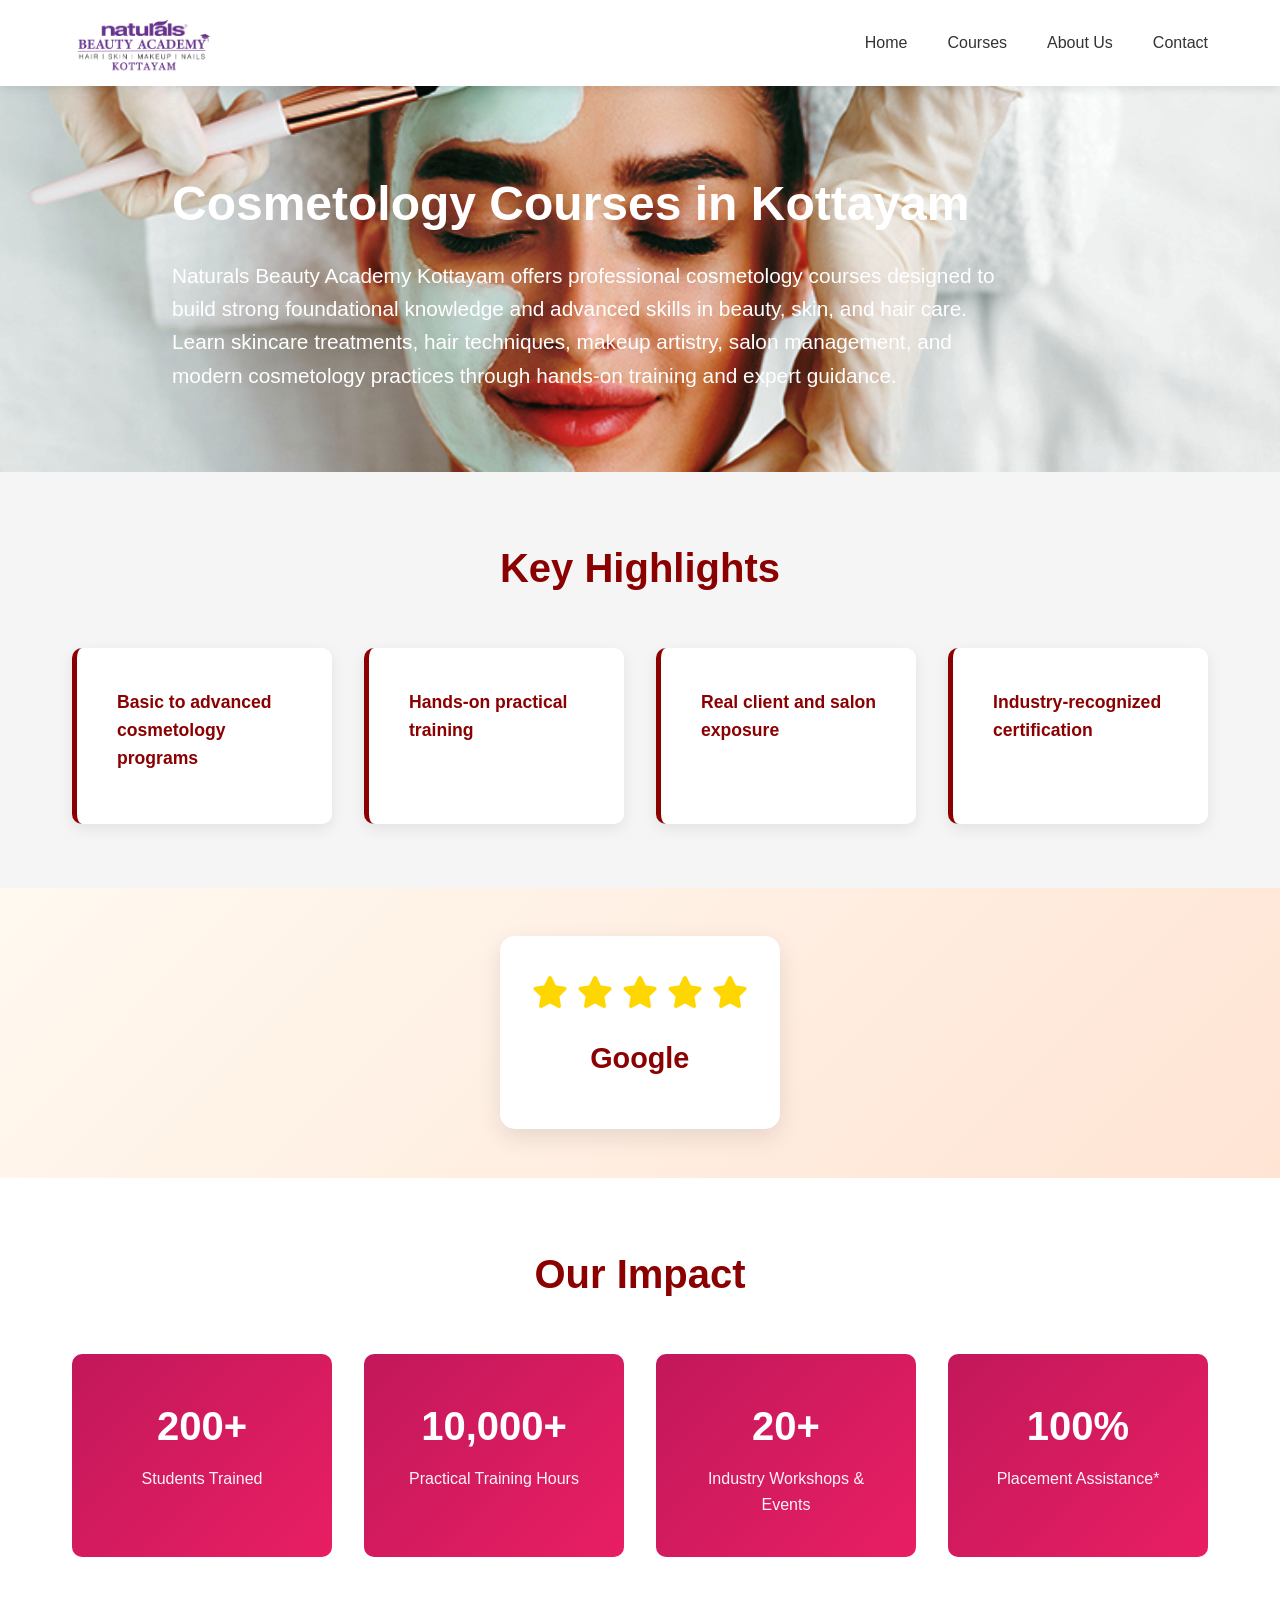
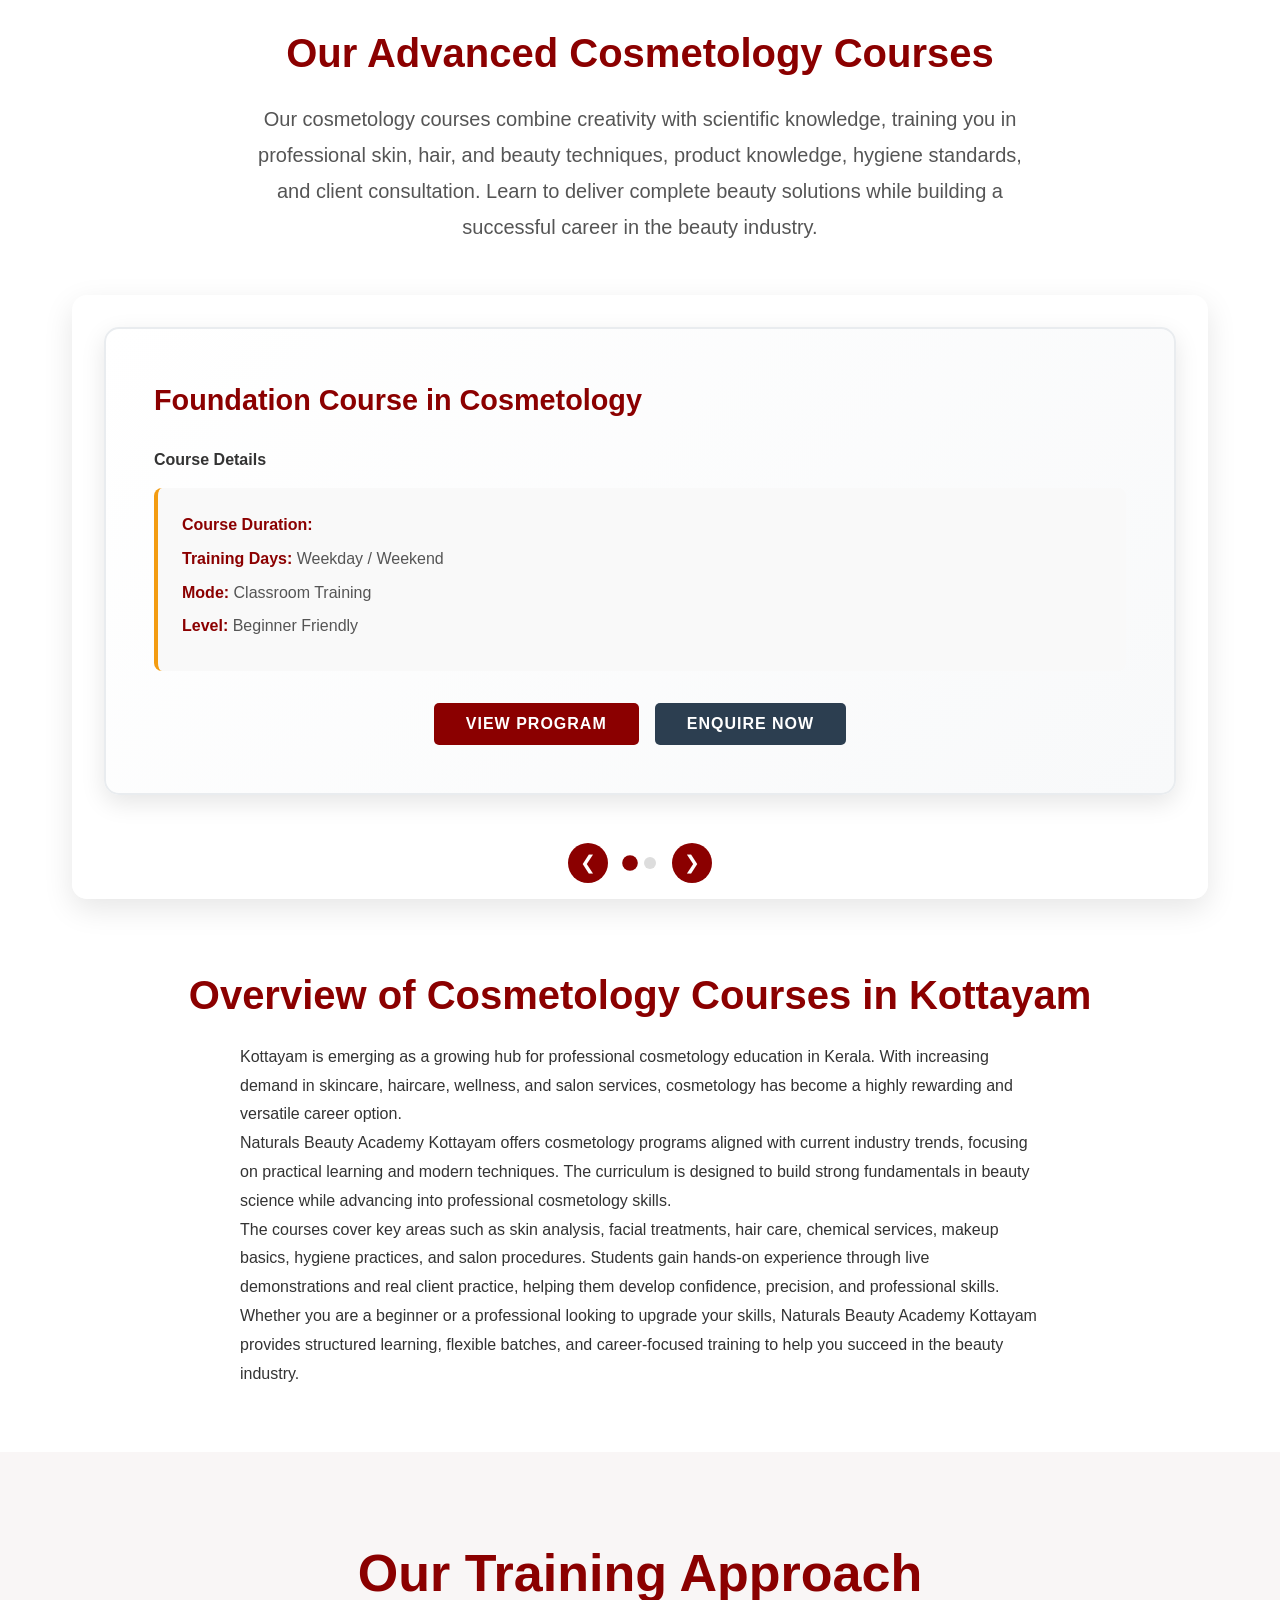
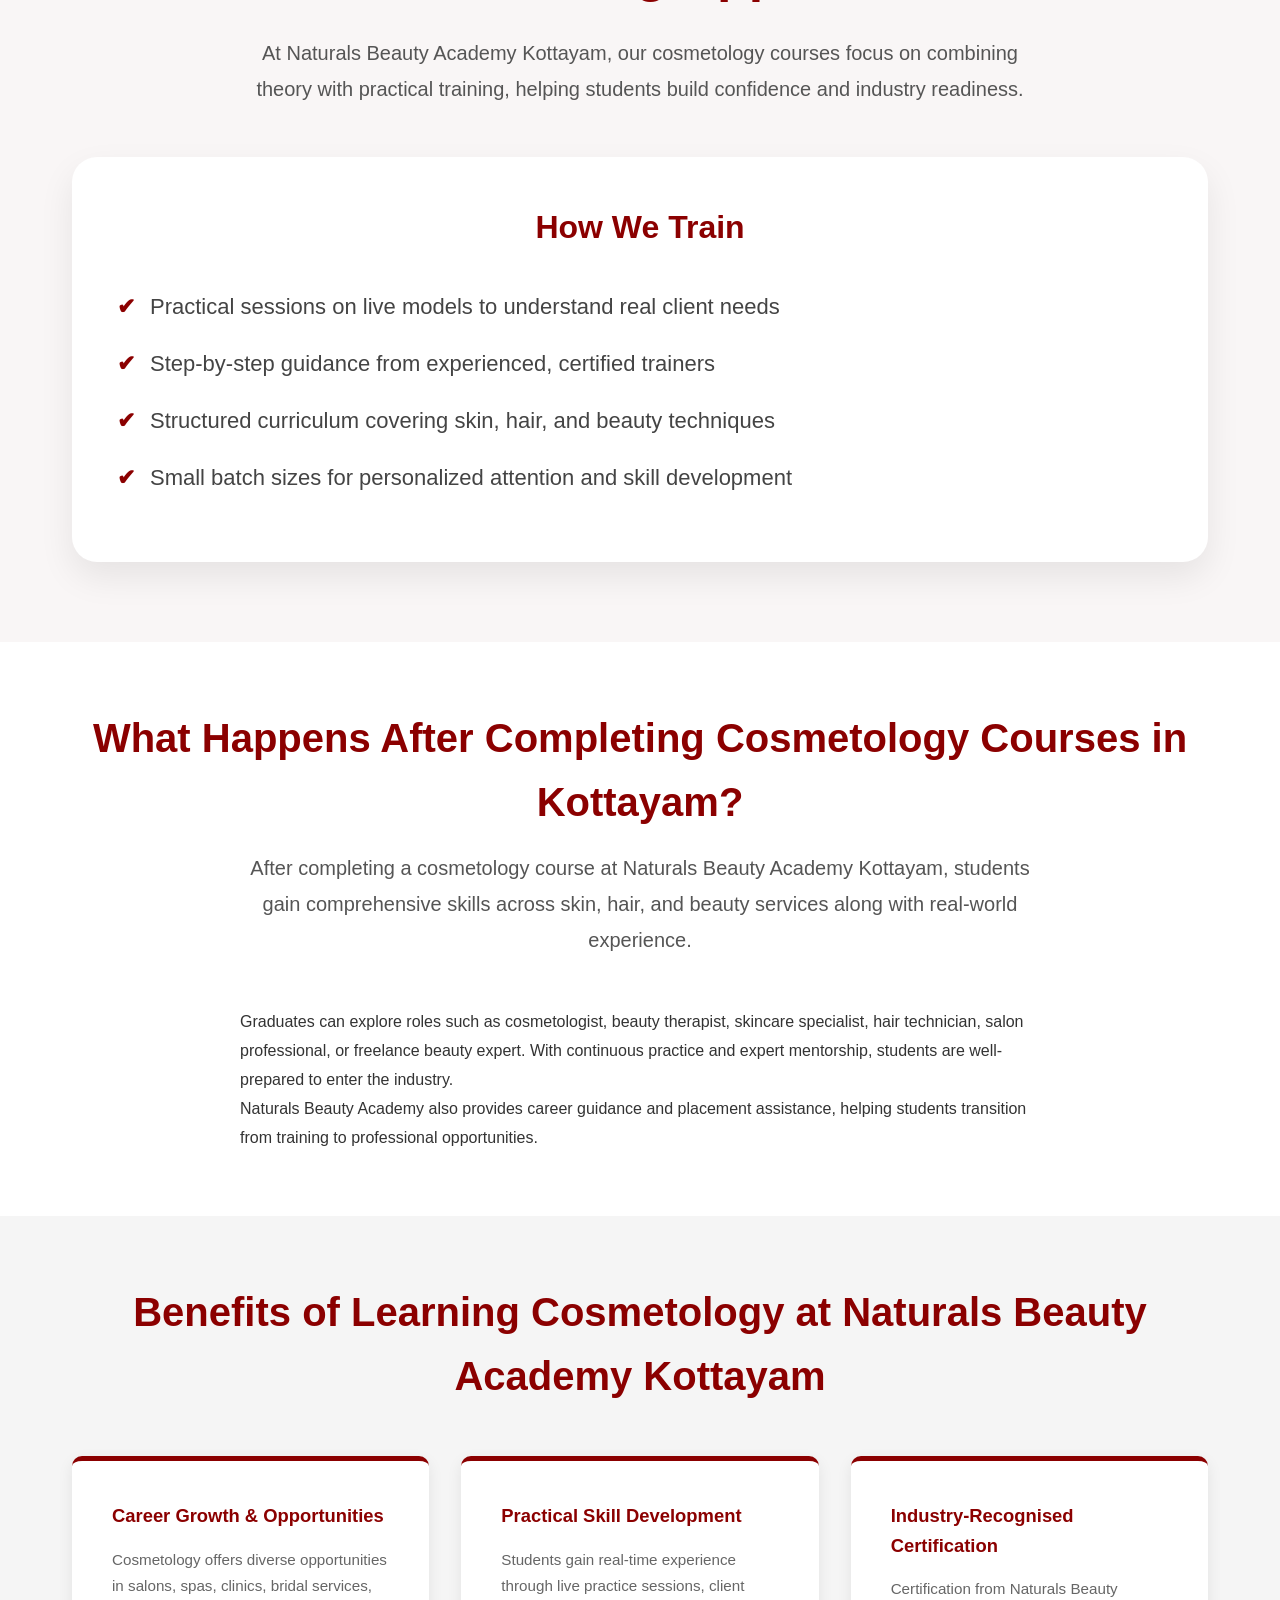
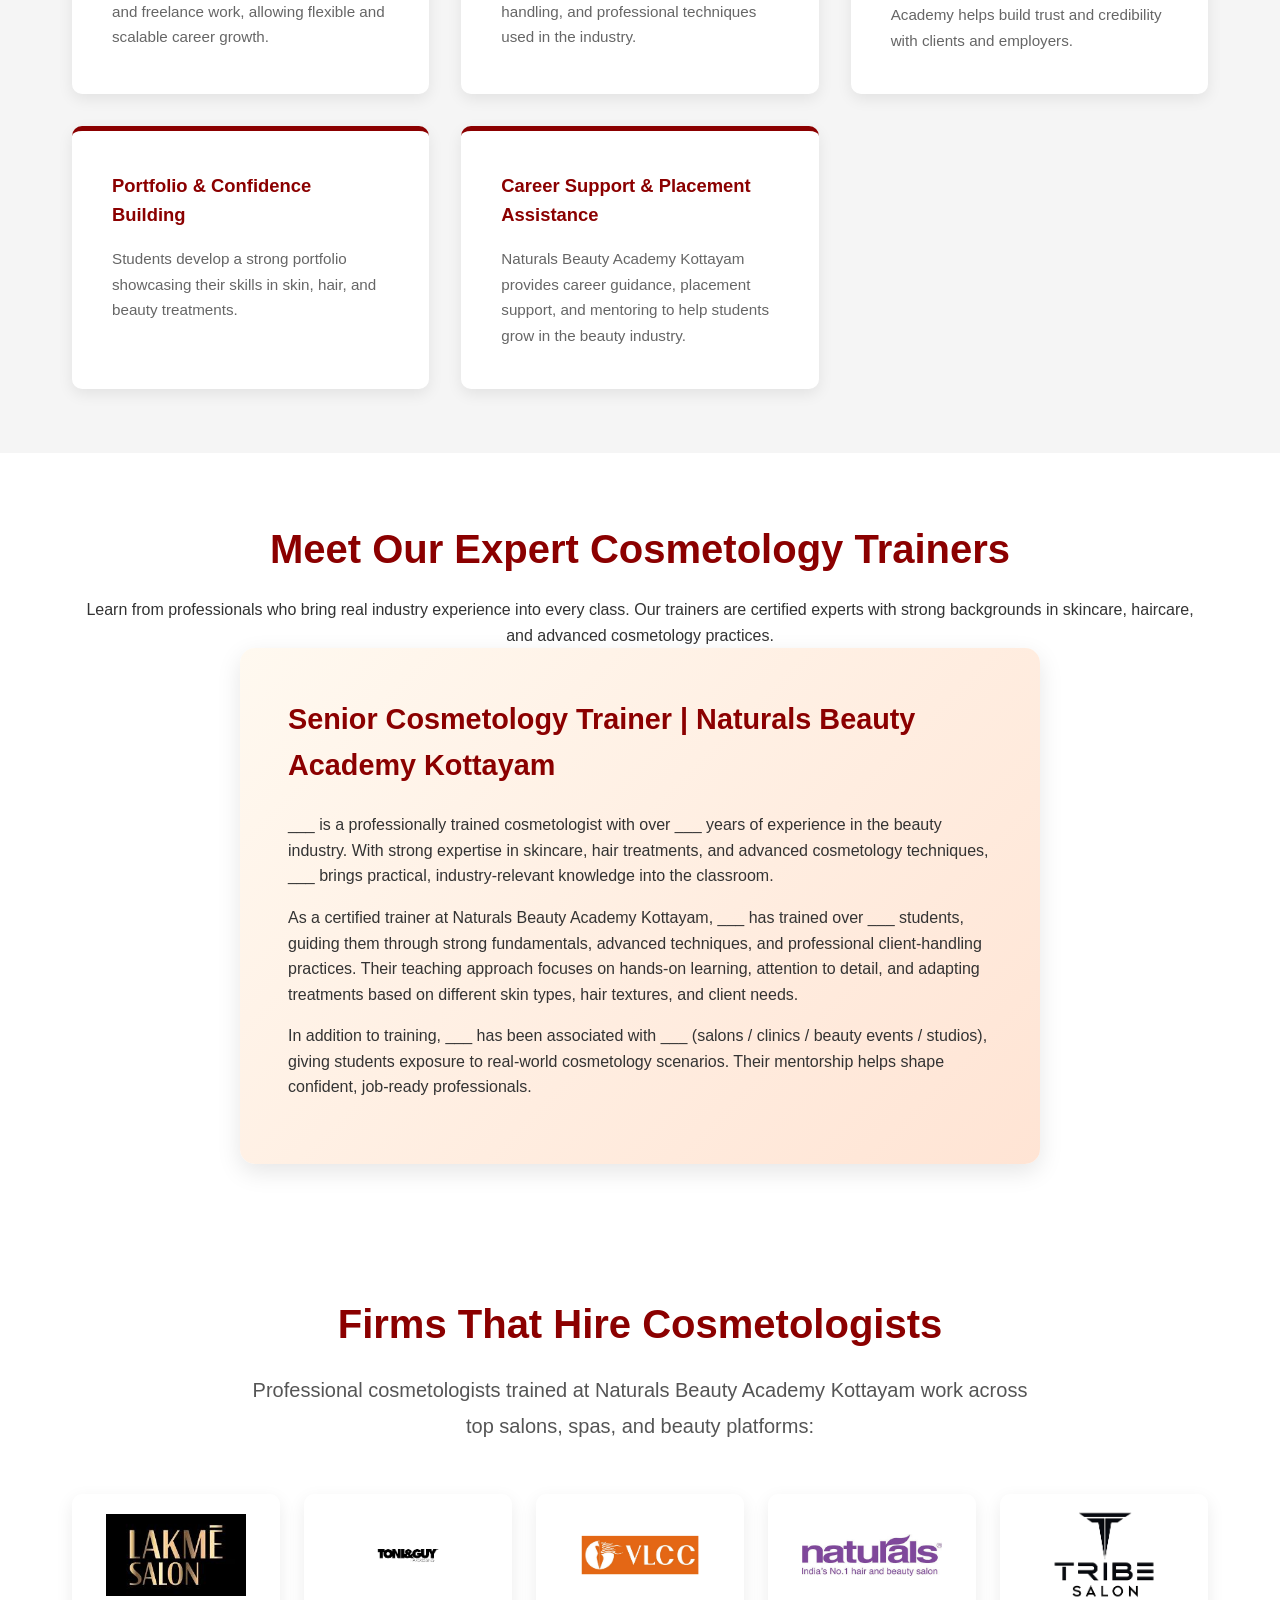
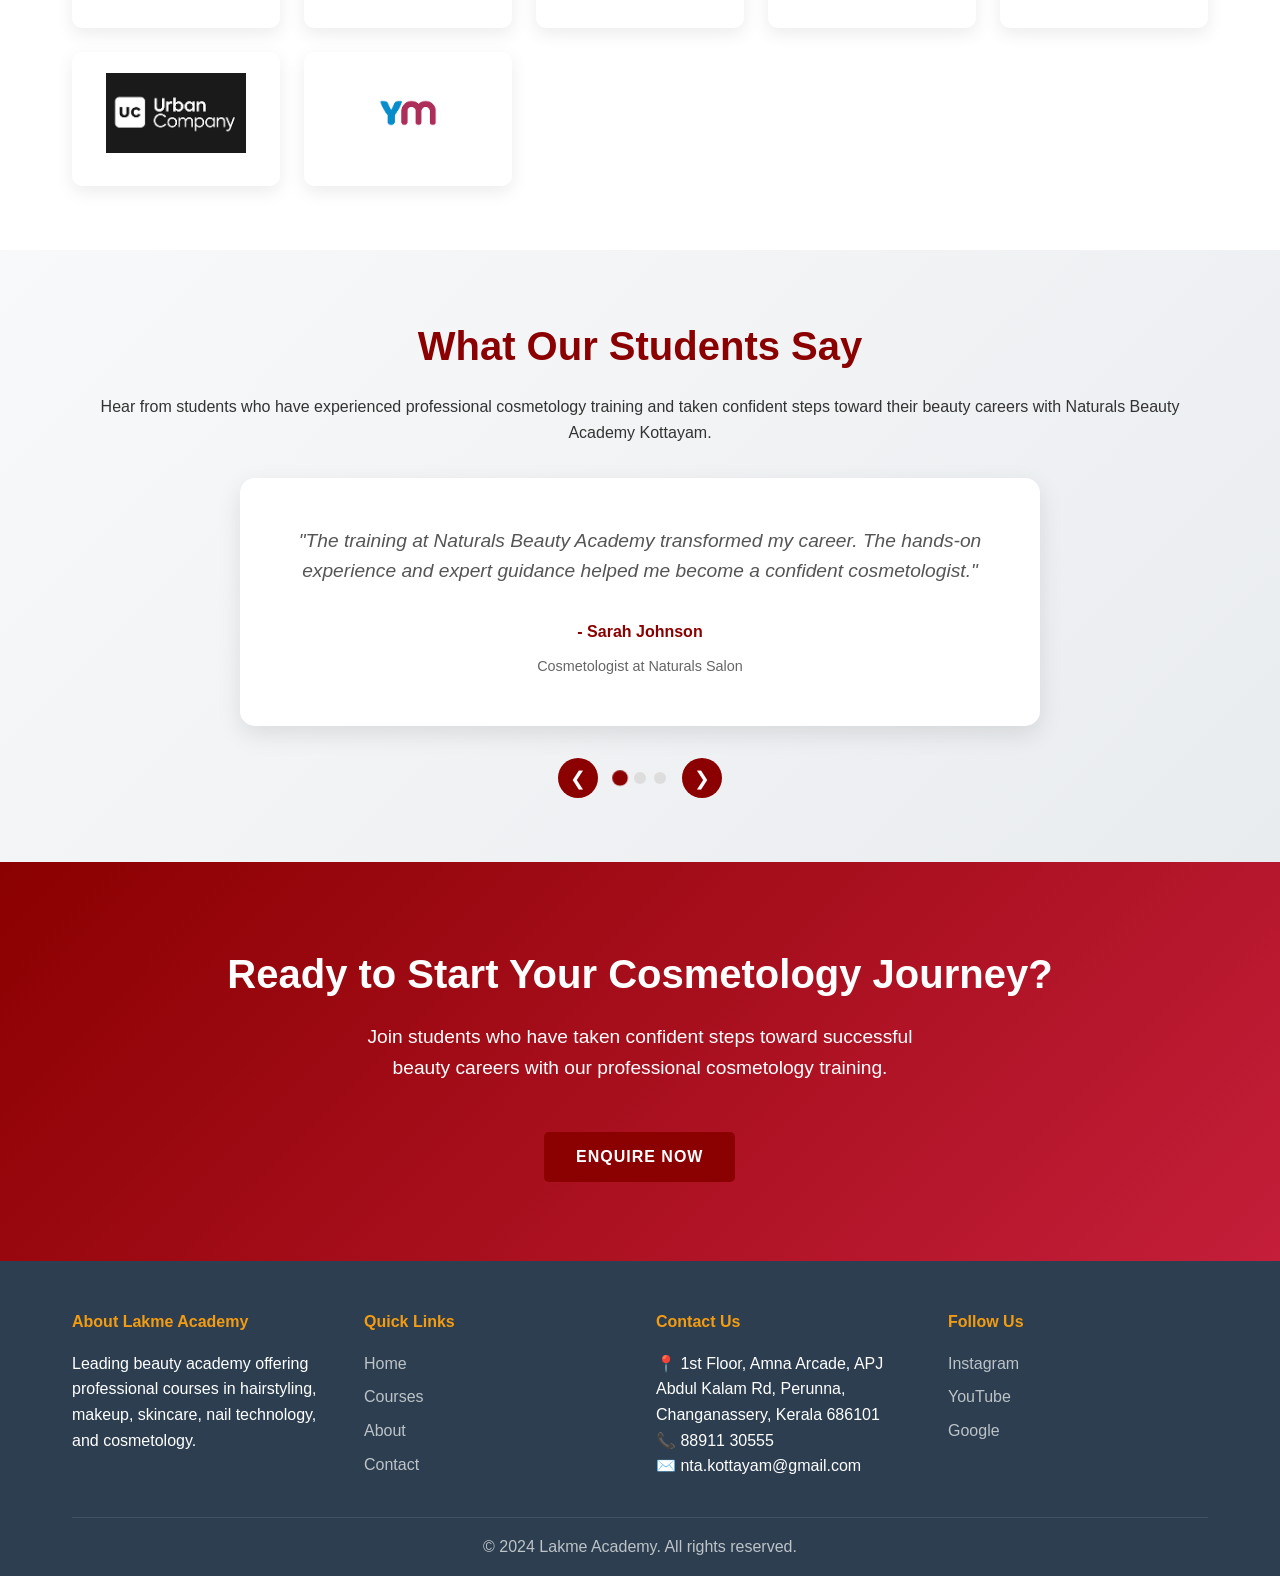
==== pages/cosmetology.html @ d72fb1b5 "Initial commit" ====
<!DOCTYPE html>
<html lang="en">
<head>
    <meta charset="UTF-8">
    <meta name="viewport" content="width=device-width, initial-scale=1.0">
    <meta name="description" content="Naturals Beauty Academy Cosmetology Courses in Kottayam - professional cosmetology training in skin, hair, makeup, and salon services.">
    <title>Cosmetology Courses in Kottayam - Naturals Beauty Academy Kottayam</title>
    <link rel="stylesheet" href="../css/style.css">
    <link rel="stylesheet" href="../css/responsive.css">
    <link rel="stylesheet" href="https://cdnjs.cloudflare.com/ajax/libs/font-awesome/6.0.0/css/all.min.css">
    <style>
        /* Additional styles for enhanced animations and sliders */
        .animate-slide-down {
            opacity: 0;
            transform: translateY(-50px);
            animation: slideDown 1s ease-out forwards;
        }

        .animate-slide-up {
            opacity: 0;
            transform: translateY(50px);
            animation: slideUp 1s ease-out forwards;
        }

        .animate-slide-left {
            opacity: 0;
            transform: translateX(-50px);
            animation: slideLeft 1s ease-out forwards;
        }

        .animate-slide-right {
            opacity: 0;
            transform: translateX(50px);
            animation: slideRight 1s ease-out forwards;
        }

        .animate-fade-in {
            opacity: 0;
            animation: fadeIn 1.2s ease-out forwards;
        }

        .animate-scale-in {
            opacity: 0;
            transform: scale(0.8);
            animation: scaleIn 0.8s ease-out forwards;
        }

        .animate-bounce {
            opacity: 0;
            animation: bounceIn 1s ease-out forwards;
        }

        @keyframes slideDown {
            to { opacity: 1; transform: translateY(0); }
        }

        @keyframes slideUp {
            to { opacity: 1; transform: translateY(0); }
        }

        @keyframes slideLeft {
            to { opacity: 1; transform: translateX(0); }
        }

        @keyframes slideRight {
            to { opacity: 1; transform: translateX(0); }
        }

        @keyframes fadeIn {
            to { opacity: 1; }
        }

        @keyframes scaleIn {
            to { opacity: 1; transform: scale(1); }
        }

        @keyframes bounceIn {
            0% { opacity: 0; transform: scale(0.3); }
            50% { opacity: 1; transform: scale(1.05); }
            70% { transform: scale(0.9); }
            100% { opacity: 1; transform: scale(1); }
        }

        /* Slider styles */
        .courses-slider {
            position: relative;
            overflow: hidden;
            border-radius: 15px;
            box-shadow: 0 10px 30px rgba(0, 0, 0, 0.1);
        }

        .slider-container {
            display: flex;
            transition: transform 0.5s ease;
        }

        .course-slide {
            min-width: 100%;
            display: none;
        }

        .course-slide.active {
            display: block;
        }

        .course-card-large {
            background: linear-gradient(135deg, #fff 0%, #f8f9fa 100%);
            padding: 3rem;
            border-radius: 15px;
            margin: 2rem;
            box-shadow: 0 8px 25px rgba(0, 0, 0, 0.1);
            border: 2px solid #e9ecef;
        }

        .course-header-card h3 {
            color: var(--primary-color);
            margin-bottom: 1.5rem;
            font-size: 1.8rem;
        }

        .course-details p {
            margin-bottom: 0.5rem;
            color: #555;
            font-size: 1rem;
        }

        .course-actions {
            display: flex;
            gap: 1rem;
            margin-top: 2rem;
            justify-content: center;
        }

        .slider-controls {
            display: flex;
            justify-content: center;
            align-items: center;
            padding: 1rem;
            background: rgba(255, 255, 255, 0.9);
            gap: 1rem;
        }

        .slider-btn {
            background: var(--primary-color);
            color: white;
            border: none;
            width: 40px;
            height: 40px;
            border-radius: 50%;
            cursor: pointer;
            font-size: 1.2rem;
            transition: all 0.3s ease;
            display: flex;
            align-items: center;
            justify-content: center;
        }

        .slider-btn:hover {
            background: #680000;
            transform: scale(1.1);
        }

        .slider-dots {
            display: flex;
            gap: 0.5rem;
        }

        .dot {
            width: 12px;
            height: 12px;
            border-radius: 50%;
            background: #ddd;
            cursor: pointer;
            transition: all 0.3s ease;
        }

        .dot.active {
            background: var(--primary-color);
            transform: scale(1.3);
        }

        /* Rating section */
        .rating-section {
            padding: 3rem 2rem;
            background: linear-gradient(135deg, #fff9f0 0%, #ffe4d4 100%);
            text-align: center;
        }

        .rating-card {
            background: white;
            padding: 2rem;
            border-radius: 15px;
            box-shadow: 0 8px 25px rgba(0, 0, 0, 0.1);
            display: inline-block;
            max-width: 300px;
        }

        .authority-card {
            background: #fff5eb;
            border: 1px solid #ffd1b8;
            border-radius: 12px;
            padding: 1rem 1.5rem;
            display: inline-flex;
            justify-content: center;
            width: fit-content;
            margin: 1.5rem auto;
        }

        .stars {
            color: #ffd700;
            font-size: 2rem;
            margin-bottom: 1rem;
        }

        /* Overview section */
        .overview-section {
            padding: 4rem 2rem;
            background: white;
        }

        .overview-content {
            max-width: 800px;
            margin: 0 auto;
            line-height: 1.8;
        }

        .overview-content h3 {
            color: var(--primary-color);
            margin: 2rem 0 1rem 0;
            text-align: left;
        }

        .training-list {
            list-style: none;
            padding: 0;
        }

        .training-list li {
            padding: 0.5rem 0;
            position: relative;
            padding-left: 1.5rem;
        }

        .training-list li:before {
            content: '�';
            color: var(--primary-color);
            font-weight: bold;
            position: absolute;
            left: 0;
        }

        /* Testimonials slider */
        .testimonials-section {
            padding: 4rem 2rem;
            background: linear-gradient(135deg, #f8f9fa 0%, #e9ecef 100%);
        }

        .testimonials-slider {
            position: relative;
            max-width: 800px;
            margin: 0 auto;
        }

        .testimonial-slide {
            display: none;
        }

        .testimonial-slide.active {
            display: block;
        }

        .testimonial-card {
            background: white;
            padding: 3rem;
            border-radius: 15px;
            box-shadow: 0 8px 25px rgba(0, 0, 0, 0.1);
            text-align: center;
            margin: 2rem 0;
        }

        .testimonial-content p {
            font-size: 1.2rem;
            font-style: italic;
            color: #555;
            margin-bottom: 2rem;
            line-height: 1.6;
        }

        .testimonial-author h4 {
            color: var(--primary-color);
            margin-bottom: 0.5rem;
        }

        .testimonial-author span {
            color: #666;
            font-size: 0.9rem;
        }

        .testimonial-controls {
            display: flex;
            justify-content: center;
            align-items: center;
            gap: 1rem;
            margin-top: 2rem;
        }

        .testimonial-btn {
            background: var(--primary-color);
            color: white;
            border: none;
            width: 40px;
            height: 40px;
            border-radius: 50%;
            cursor: pointer;
            font-size: 1.2rem;
            transition: all 0.3s ease;
            display: flex;
            align-items: center;
            justify-content: center;
        }

        .testimonial-btn:hover {
            background: #680000;
            transform: scale(1.1);
        }

        .testimonial-dots {
            display: flex;
            gap: 0.5rem;
        }

        /* Trainer section */
        .trainer-section {
            padding: 4rem 2rem;
            background: white;
        }

        .trainer-card {
            background: linear-gradient(135deg, #fff9f0 0%, #ffe4d4 100%);
            padding: 3rem;
            border-radius: 15px;
            box-shadow: 0 8px 25px rgba(0, 0, 0, 0.1);
            max-width: 800px;
            margin: 0 auto;
        }

        .trainer-info h3 {
            color: var(--primary-color);
            margin-bottom: 1.5rem;
        }

        .trainer-info p {
            margin-bottom: 1rem;
            line-height: 1.6;
        }

        .trainer-focus {
            list-style: none;
            padding: 0;
        }

        .trainer-focus li {
            padding: 0.5rem 0;
            padding-left: 1.5rem;
            position: relative;
        }

        .trainer-focus li:before {
            content: '?';
            color: var(--primary-color);
            font-weight: bold;
            position: absolute;
            left: 0;
        }

        /* Animation delays */
        .animate-slide-left:nth-child(1) { animation-delay: 0.1s; }
        .animate-slide-right:nth-child(2) { animation-delay: 0.2s; }
        .animate-slide-left:nth-child(3) { animation-delay: 0.3s; }
        .animate-slide-right:nth-child(4) { animation-delay: 0.4s; }

        .animate-scale-in:nth-child(1) { animation-delay: 0.1s; }
        .animate-scale-in:nth-child(2) { animation-delay: 0.2s; }
        .animate-scale-in:nth-child(3) { animation-delay: 0.3s; }
        .animate-scale-in:nth-child(4) { animation-delay: 0.4s; }
    </style>
</head>
<body>
    <!-- Navigation Header -->
    <header class="header" id="header">
        <nav class="navbar">
            <div class="nav-container">
                <div class="logo">
                    <img src="../images/NATURALS BEAUTY KOTTAYM.png" alt="Naturals Beauty Academy Kottayam Logo" class="logo-image">
                </div>

                <button class="hamburger" id="hamburger">
                    <span></span>
                    <span></span>
                    <span></span>
                </button>

                <ul class="nav-menu" id="navMenu">
                    <li><a href="../index.html" class="nav-link">Home</a></li>
                    <li><a href="../index.html#courses" class="nav-link">Courses</a></li>
                    <li><a href="../index.html#about" class="nav-link">About Us</a></li>
                    <li><a href="../index.html#contact" class="nav-link">Contact</a></li>
                </ul>
            </div>
        </nav>
    </header>

    <!-- Course Header -->
    <section class="course-header cosmetology-bg">
        <div class="container">
            <h1 class="animate-slide-down">Cosmetology Courses in Kottayam</h1>
            <p class="animate-slide-up">Naturals Beauty Academy Kottayam offers professional cosmetology courses designed to build strong foundational knowledge and advanced skills in beauty, skin, and hair care. Learn skincare treatments, hair techniques, makeup artistry, salon management, and modern cosmetology practices through hands-on training and expert guidance.</p>
        </div>
    </section>

    <!-- Key Highlights -->
    <section class="highlights">
        <div class="container">
            <h2 class="animate-fade-in">Key Highlights</h2>
            <div class="highlights-grid">
                <div class="highlight-item animate-slide-left"><h4>Basic to advanced cosmetology programs</h4></div>
                <div class="highlight-item animate-slide-right"><h4>Hands-on practical training</h4></div>
                <div class="highlight-item animate-slide-left"><h4>Real client and salon exposure</h4></div>
                <div class="highlight-item animate-slide-right"><h4>Industry-recognized certification</h4></div>
            </div>
        </div>
    </section>

    <!-- Accreditation Section -->
    <section class="rating-section">
        <div class="container">
            <div class="rating-card animate-bounce">
                <div class="stars">
                    <i class="fas fa-star"></i>
                    <i class="fas fa-star"></i>
                    <i class="fas fa-star"></i>
                    <i class="fas fa-star"></i>
                    <i class="fas fa-star"></i>
                </div>
                <h3>Google</h3>
            </div>
        </div>
    </section>

    <!-- Our Impact -->
    <section class="impact-section">
        <div class="container">
            <h2 class="animate-fade-in">Our Impact</h2>
            <div class="impact-stats">
                <div class="impact-stat animate-scale-in"><h3>200+</h3><p>Students Trained</p></div>
                <div class="impact-stat animate-scale-in"><h3>10,000+</h3><p>Practical Training Hours</p></div>
                <div class="impact-stat animate-scale-in"><h3>20+</h3><p>Industry Workshops & Events</p></div>
                <div class="impact-stat animate-scale-in"><h3>100%</h3><p>Placement Assistance*</p></div>
            </div>
        </div>
    </section>

    <!-- Course Programs Slider -->
    <section class="courses-slider-section">
        <div class="container">
            <h2 style="text-align: center;">Our Advanced Cosmetology Courses</h2>
            <p class="section-intro">Our cosmetology courses combine creativity with scientific knowledge, training you in professional skin, hair, and beauty techniques, product knowledge, hygiene standards, and client consultation. Learn to deliver complete beauty solutions while building a successful career in the beauty industry.</p>

            <div class="courses-slider">
                <div class="slider-container">
                    <div class="course-slide active">
                        <div class="course-card-large">
                            <div class="course-header-card">
                                <h3>Foundation Course in Cosmetology</h3>
                                <h4>Course Details</h4>
                                <div class="course-details">
                                    <p><strong>Course Duration:</strong></p>
                                    <p><strong>Training Days:</strong> Weekday / Weekend</p>
                                    <p><strong>Mode:</strong> Classroom Training</p>
                                    <p><strong>Level:</strong> Beginner Friendly</p>
                                </div>
                            </div>
                            <div class="course-actions">
                                <button class="btn btn-primary">View Program</button>
                                <button class="btn btn-secondary">Enquire Now</button>
                            </div>
                        </div>
                    </div>

                    <div class="course-slide">
                        <div class="course-card-large">
                            <div class="course-header-card">
                                <h3>Advanced Cosmetology Course</h3>
                                <h4>Course Details</h4>
                                <div class="course-details">
                                    <p><strong>Course Name</strong></p>
                                    <p><strong>Advanced Cosmetology Course</strong></p>
                                    <p><strong>Course Duration:</strong> 6�12 Months</p>
                                    <p><strong>Training Days:</strong> Weekday / Weekend</p>
                                    <p><strong>Mode:</strong> Classroom Training</p>
                                    <p><strong>Level:</strong> Intermediate to Advanced</p>
                                </div>
                            </div>
                            <div class="course-actions">
                                <button class="btn btn-primary">View Program</button>
                                <button class="btn btn-secondary">Enquire Now</button>
                            </div>
                        </div>
                    </div>
                </div>

                <div class="slider-controls">
                    <button class="slider-btn prev" onclick="prevSlide()">&#10094;</button>
                    <div class="slider-dots">
                        <span class="dot active" onclick="goToSlide(0)"></span>
                        <span class="dot" onclick="goToSlide(1)"></span>
                    </div>
                    <button class="slider-btn next" onclick="nextSlide()">&#10095;</button>
                </div>
            </div>
        </div>
    </section>

    <!-- Overview Section -->
    <section class="overview-section">
        <div class="container">
            <h2 class="animate-fade-in" style="text-align: center;">Overview of Cosmetology Courses in Kottayam</h2>
            <div class="overview-content animate-slide-up">
                <p>Kottayam is emerging as a growing hub for professional cosmetology education in Kerala. With increasing demand in skincare, haircare, wellness, and salon services, cosmetology has become a highly rewarding and versatile career option.</p>
                <p>Naturals Beauty Academy Kottayam offers cosmetology programs aligned with current industry trends, focusing on practical learning and modern techniques. The curriculum is designed to build strong fundamentals in beauty science while advancing into professional cosmetology skills.</p>
                <p>The courses cover key areas such as skin analysis, facial treatments, hair care, chemical services, makeup basics, hygiene practices, and salon procedures. Students gain hands-on experience through live demonstrations and real client practice, helping them develop confidence, precision, and professional skills.</p>
                <p>Whether you are a beginner or a professional looking to upgrade your skills, Naturals Beauty Academy Kottayam provides structured learning, flexible batches, and career-focused training to help you succeed in the beauty industry.</p>
            </div>
        </div>
    </section>

    <!-- Training Approach -->
    <section class="training-approach">
        <div class="container">
            <h2>Our Training Approach</h2>
            <p class="section-intro">At Naturals Beauty Academy Kottayam, our cosmetology courses focus on combining theory with practical training, helping students build confidence and industry readiness.</p>
            <div class="approach-card">
                <h4>How We Train</h4>
                <ul>
                    <li>Practical sessions on live models to understand real client needs</li>
                    <li>Step-by-step guidance from experienced, certified trainers</li>
                    <li>Structured curriculum covering skin, hair, and beauty techniques</li>
                    <li>Small batch sizes for personalized attention and skill development</li>
                </ul>
            </div>
        </div>
    </section>

    <!-- Career Opportunities -->
    <section class="career-section">
        <div class="container">
            <h2 class="animate-fade-in">What Happens After Completing Cosmetology Courses in Kottayam?</h2>
            <p class="section-intro animate-slide-up">After completing a cosmetology course at Naturals Beauty Academy Kottayam, students gain comprehensive skills across skin, hair, and beauty services along with real-world experience.</p>
            <div class="overview-content animate-slide-up">
                <p>Graduates can explore roles such as cosmetologist, beauty therapist, skincare specialist, hair technician, salon professional, or freelance beauty expert. With continuous practice and expert mentorship, students are well-prepared to enter the industry.</p>
                <p>Naturals Beauty Academy also provides career guidance and placement assistance, helping students transition from training to professional opportunities.</p>
            </div>
        </div>
    </section>

    <!-- Benefits Section -->
    <section class="benefits-section">
        <div class="container">
            <h2 class="animate-fade-in">Benefits of Learning Cosmetology at Naturals Beauty Academy Kottayam</h2>
            <div class="benefits-grid">
                <div class="benefit-card animate-slide-left"><h3>Career Growth &amp; Opportunities</h3><p>Cosmetology offers diverse opportunities in salons, spas, clinics, bridal services, and freelance work, allowing flexible and scalable career growth.</p></div>
                <div class="benefit-card animate-slide-right"><h3>Practical Skill Development</h3><p>Students gain real-time experience through live practice sessions, client handling, and professional techniques used in the industry.</p></div>
                <div class="benefit-card animate-slide-left"><h3>Industry-Recognised Certification</h3><p>Certification from Naturals Beauty Academy helps build trust and credibility with clients and employers.</p></div>
                <div class="benefit-card animate-slide-right"><h3>Portfolio &amp; Confidence Building</h3><p>Students develop a strong portfolio showcasing their skills in skin, hair, and beauty treatments.</p></div>
                <div class="benefit-card animate-slide-left"><h3>Career Support &amp; Placement Assistance</h3><p>Naturals Beauty Academy Kottayam provides career guidance, placement support, and mentoring to help students grow in the beauty industry.</p></div>
            </div>
        </div>
    </section>

    <!-- Trainer Section -->
    <section class="trainer-section">
        <div class="container">
            <h2 class="animate-fade-in" style="text-align: center;">Meet Our Expert Cosmetology Trainers</h2>
            <p class="animate-slide-up" style="text-align: center;">Learn from professionals who bring real industry experience into every class. Our trainers are certified experts with strong backgrounds in skincare, haircare, and advanced cosmetology practices.</p>

            <div class="trainer-card animate-bounce">
                <div class="trainer-info">
                    <h3>Senior Cosmetology Trainer | Naturals Beauty Academy Kottayam</h3>
                    <p>___ is a professionally trained cosmetologist with over ___ years of experience in the beauty industry. With strong expertise in skincare, hair treatments, and advanced cosmetology techniques, ___ brings practical, industry-relevant knowledge into the classroom.</p>
                    <p>As a certified trainer at Naturals Beauty Academy Kottayam, ___ has trained over ___ students, guiding them through strong fundamentals, advanced techniques, and professional client-handling practices. Their teaching approach focuses on hands-on learning, attention to detail, and adapting treatments based on different skin types, hair textures, and client needs.</p>
                    <p>In addition to training, ___ has been associated with ___ (salons / clinics / beauty events / studios), giving students exposure to real-world cosmetology scenarios. Their mentorship helps shape confident, job-ready professionals.</p>
                </div>
            </div>
        </div>
    </section>

    <!-- Employers Section -->
    <section class="employers-section">
        <div class="container">
            <h2 class="animate-fade-in">Firms That Hire Cosmetologists</h2>
            <p class="section-intro animate-slide-up">Professional cosmetologists trained at Naturals Beauty Academy Kottayam work across top salons, spas, and beauty platforms:</p>
            <div class="employers-grid">
                <div class="employer animate-scale-in">
                    <img src="../images/lakme.jpeg" alt="Lakme Salon logo">
                </div>
                <div class="employer animate-scale-in">
                    <img src="../images/tony and Guy.png" alt="Toni & Guy logo">
                </div>
                <div class="employer animate-scale-in">
                    <img src="../images/vlcc.jpg" alt="VLCC logo">
                </div>
                <div class="employer animate-scale-in">
                    <img src="../images/naturals.jpeg" alt="Naturals logo">
                </div>
                <div class="employer animate-scale-in">
                    <img src="../images/tribe.png" alt="Tribe Salon logo">
                </div>
                <div class="employer animate-scale-in">
                    <img src="../images/urban company.png" alt="Urban Company logo">
                </div>
                <div class="employer animate-scale-in">
                    <img src="../images/ym.png" alt="Yes Madam logo">
                </div>
            </div>
        </div>
    </section>

    <!-- Testimonials Section -->
    <section class="testimonials-section">
        <div class="container">
            <h2 class="animate-fade-in" style="text-align: center;">What Our Students Say</h2>
            <p class="animate-slide-up" style="text-align: center;">Hear from students who have experienced professional cosmetology training and taken confident steps toward their beauty careers with Naturals Beauty Academy Kottayam.</p>

            <div class="testimonials-slider">
                <div class="testimonial-slide active">
                    <div class="testimonial-card animate-slide-up">
                        <div class="testimonial-content">
                            <p>"The training at Naturals Beauty Academy transformed my career. The hands-on experience and expert guidance helped me become a confident cosmetologist."</p>
                            <div class="testimonial-author">
                                <h4>- Sarah Johnson</h4>
                                <span>Cosmetologist at Naturals Salon</span>
                            </div>
                        </div>
                    </div>
                </div>
                <div class="testimonial-slide">
                    <div class="testimonial-card animate-slide-up">
                        <div class="testimonial-content">
                            <p>"Excellent training program with real-world exposure. The placement assistance helped me land my dream role immediately after completion."</p>
                            <div class="testimonial-author">
                                <h4>- Maria Rodriguez</h4>
                                <span>Beauty Therapist</span>
                            </div>
                        </div>
                    </div>
                </div>
                <div class="testimonial-slide">
                    <div class="testimonial-card animate-slide-up">
                        <div class="testimonial-content">
                            <p>"The comprehensive curriculum and experienced trainers made learning enjoyable. I now feel ready to build a successful beauty career."</p>
                            <div class="testimonial-author">
                                <h4>- Priya Sharma</h4>
                                <span>Beauty Specialist</span>
                            </div>
                        </div>
                    </div>
                </div>
            </div>

            <div class="testimonial-controls">
                <button class="testimonial-btn prev" onclick="prevTestimonial()">&#10094;</button>
                <div class="testimonial-dots">
                    <span class="dot active" onclick="goToTestimonial(0)"></span>
                    <span class="dot" onclick="goToTestimonial(1)"></span>
                    <span class="dot" onclick="goToTestimonial(2)"></span>
                </div>
                <button class="testimonial-btn next" onclick="nextTestimonial()">&#10095;</button>
            </div>
        </div>
    </section>

    <!-- CTA Section -->
    <section class="cta-section">
        <div class="container">
            <h2 class="animate-fade-in">Ready to Start Your Cosmetology Journey?</h2>
            <p class="animate-slide-up">Join students who have taken confident steps toward successful beauty careers with our professional cosmetology training.</p>
            <a href="../index.html#contact" class="btn btn-primary animate-bounce">Enquire Now</a>
        </div>
    </section>

    <!-- Footer -->
    <footer class="footer">
        <div class="container">
            <div class="footer-content">
                <div class="footer-section">
                    <h4>About Lakme Academy</h4>
                    <p>Leading beauty academy offering professional courses in hairstyling, makeup, skincare, nail technology, and cosmetology.</p>
                </div>
                <div class="footer-section">
                    <h4>Quick Links</h4>
                    <ul>
                        <li><a href="../index.html">Home</a></li>
                        <li><a href="../index.html#courses">Courses</a></li>
                        <li><a href="../index.html#about">About</a></li>
                        <li><a href="../index.html#contact">Contact</a></li>
                    </ul>
                </div>
                <div class="footer-section">
                    <h4>Contact Us</h4>
                    <p>📍 1st Floor, Amna Arcade, APJ Abdul Kalam Rd, Perunna, Changanassery, Kerala 686101</p>
                    <p>📞 88911 30555</p>
                    <p>✉️ nta.kottayam@gmail.com</p>
                </div>
                <div class="footer-section">
                    <h4>Follow Us</h4>
                    <ul>
                        <li><a href="https://www.instagram.com/naturals_academy_kottayam?igsh=MTk2bHV6dDZtdGIxdg==" target="_blank">Instagram</a></li>
                        <li><a href="https://youtube.com/@naturalsacademykottayam?si=Oehz11vfqJS3rAkm" target="_blank">YouTube</a></li>
                        <li><a href="https://share.google/pFwSYsd4B2NasZM3f" target="_blank">Google</a></li>
                    </ul>
                </div>
            </div>
            <div class="footer-bottom">
                <p>&copy; 2024 Lakme Academy. All rights reserved.</p>
            </div>
        </div>
    </footer>

<script>
document.addEventListener("DOMContentLoaded", () => {

    let currentSlide = 0;
    let slideInterval;

    const slides = document.querySelectorAll(".course-slide");
    const dots = document.querySelectorAll(".slider-controls .dot");

    function showSlide(index) {
        slides.forEach(slide => slide.classList.remove("active"));
        dots.forEach(dot => dot.classList.remove("active"));
        slides[index].classList.add("active");
        dots[index].classList.add("active");
        currentSlide = index;
    }

    window.nextSlide = function() {
        currentSlide++;
        if (currentSlide >= slides.length) {
            currentSlide = 0;
        }
        showSlide(currentSlide);
        resetSlideInterval();
    }

    window.prevSlide = function() {
        currentSlide--;
        if (currentSlide < 0) {
            currentSlide = slides.length - 1;
        }
        showSlide(currentSlide);
        resetSlideInterval();
    }

    window.goToSlide = function(index) {
        showSlide(index);
        resetSlideInterval();
    }

    function startSlideInterval() {
        slideInterval = setInterval(nextSlide, 5000);
    }

    function resetSlideInterval() {
        clearInterval(slideInterval);
        startSlideInterval();
    }

    showSlide(0);
    startSlideInterval();

    let currentTestimonial = 0;
    const testimonialSlides = document.querySelectorAll(".testimonial-slide");
    const testimonialDots = document.querySelectorAll(".testimonial-dots .dot");

    function showTestimonial(index) {
        testimonialSlides.forEach(s => s.classList.remove("active"));
        testimonialDots.forEach(d => d.classList.remove("active"));
        testimonialSlides[index].classList.add("active");
        testimonialDots[index].classList.add("active");
        currentTestimonial = index;
    }

    window.nextTestimonial = function() {
        currentTestimonial = (currentTestimonial + 1) % testimonialSlides.length;
        showTestimonial(currentTestimonial);
    }

    window.prevTestimonial = function() {
        currentTestimonial = (currentTestimonial - 1 + testimonialSlides.length) % testimonialSlides.length;
        showTestimonial(currentTestimonial);
    }

    window.goToTestimonial = function(index) {
        showTestimonial(index);
    }

    showTestimonial(0);

    const hamburger = document.getElementById('hamburger');
    const navMenu = document.getElementById('navMenu');
    hamburger.addEventListener('click', () => {
        navMenu.classList.toggle('active');
    });
});
</script>
</body>
</html>
---- css/style.css ----
/* ===================================
   Lakme Academy - Main Stylesheet
   =================================== */

* {
    margin: 0;
    padding: 0;
    box-sizing: border-box;
}

:root {
    --primary-color: #8B0000;
    --secondary-color: #2c3e50;
    --accent-color: #f39c12;
    --light-color: #ecf0f1;
    --dark-color: #2c3e50;
    --text-color: #333;
    --border-color: #bdc3c7;
    --transition: all 0.3s ease;
}

/* ===================================
   Typography & Global Styles
   =================================== */

body {
    font-family: 'Segoe UI', Tahoma, Geneva, Verdana, sans-serif;
    color: var(--text-color);
    line-height: 1.6;
    overflow-x: hidden;
}

h1, h2, h3, h4, h5, h6 {
    font-weight: 600;
    margin-bottom: 1rem;
}

h2 {
    font-size: 2.5rem;
    color: var(--primary-color);
}

h3 {
    font-size: 1.8rem;
    color: var(--primary-color);
}

a {
    text-decoration: none;
    color: inherit;
    transition: var(--transition);
}

.container {
    max-width: 1200px;
    margin: 0 auto;
    padding: 0 2rem;
}

/* ===================================
   Buttons
   =================================== */

.btn {
    display: inline-block;
    padding: 0.75rem 2rem;
    border: none;
    border-radius: 5px;
    font-size: 1rem;
    font-weight: 600;
    cursor: pointer;
    transition: var(--transition);
    text-transform: uppercase;
    letter-spacing: 1px;
}

.btn-primary {
    background-color: var(--primary-color);
    color: white;
}

.btn-primary:hover {
    background-color: #680000;
    transform: translateY(-2px);
    box-shadow: 0 5px 15px rgba(139, 0, 0, 0.3);
}

.btn-secondary {
    background-color: var(--secondary-color);
    color: white;
}

.btn-secondary:hover {
    background-color: #1a252f;
}

.btn-link {
    color: var(--primary-color);
    font-weight: 600;
    font-size: 0.95rem;
}

.btn-link:hover {
    color: #680000;
}

/* ===================================
   Header & Navigation
   =================================== */

.header {
    background-color: white;
    box-shadow: 0 2px 10px rgba(0, 0, 0, 0.1);
    position: sticky;
    top: 0;
    z-index: 100;
}

.navbar {
    padding: 0.5rem 0;
}

.nav-container {
    max-width: 1200px;
    margin: 0 auto;
    padding: 0 2rem;
    display: flex;
    justify-content: space-between;
    align-items: center;
}

.logo {
    display: flex;
    align-items: center;
    gap: 0.5rem;
}

.logo h1 {
    font-size: 1.8rem;
    color: var(--primary-color);
    margin: 0;
}

.logo .tagline {
    font-size: 0.9rem;
    color: var(--secondary-color);
    margin: 0;
    font-weight: 400;
}

.logo-image {
    max-width: 180px;
    max-height: 70px;
    height: auto;
    width: auto;
    object-fit: contain;
}

.nav-menu {
    display: flex;
    list-style: none;
    gap: 2.5rem;
}

.nav-link {
    font-weight: 500;
    color: var(--text-color);
    font-size: 1rem;
    position: relative;
}

.nav-link::after {
    content: '';
    position: absolute;
    bottom: -5px;
    left: 0;
    width: 0;
    height: 2px;
    background-color: var(--primary-color);
    transition: var(--transition);
}

.nav-link:hover::after {
    width: 100%;
}

.hamburger {
    display: none;
    flex-direction: column;
    cursor: pointer;
    background: none;
    border: none;
    gap: 5px;
}

.hamburger span {
    width: 25px;
    height: 3px;
    background-color: var(--primary-color);
    transition: var(--transition);
}

.hamburger.active span:nth-child(1) {
    transform: rotate(45deg) translate(10px, 10px);
}

.hamburger.active span:nth-child(2) {
    opacity: 0;
}

.hamburger.active span:nth-child(3) {
    transform: rotate(-45deg) translate(7px, -7px);
}

/* ===================================
   Hero Section
   =================================== */

.hero {
    background: 
        linear-gradient(135deg, rgba(139, 0, 0, 0.42) 0%, rgba(196, 30, 58, 0.80) 100%),
        url('../images/nail3.jpg') center center / cover no-repeat;
    color: white;
    padding: 8rem 2rem;
    text-align: center;
    min-height: 500px;
    display: flex;
    align-items: center;
    justify-content: center;
}

.hero-content h2 {
    font-size: 3.5rem;
    color: white;
    margin-bottom: 1.5rem;
    animation: slideInDown 0.8s ease;
}

.hero-content p {
    font-size: 1.5rem;
    margin-bottom: 2rem;
    opacity: 0.95;
    animation: slideInUp 0.8s ease 0.2s backwards;
}

.hero-content .btn {
    animation: slideInUp 0.8s ease 0.4s backwards;
}

@keyframes slideInDown {
    from {
        opacity: 0;
        transform: translateY(-30px);
    }
    to {
        opacity: 1;
        transform: translateY(0);
    }
}

@keyframes slideInUp {
    from {
        opacity: 0;
        transform: translateY(30px);
    }
    to {
        opacity: 1;
        transform: translateY(0);
    }
}

/* ===================================
   Courses Section
   =================================== */

.courses {
    padding: 5rem 2rem;
    background-color: #f5f5f5;
}

.section-title {
    text-align: center;
    font-size: 2.5rem;
    margin-bottom: 4rem;
    color: var(--primary-color);
}

.section-subtitle {
    text-align: center;
    font-size: 1.2rem;
    color: #666;
    margin-bottom: 3rem;
    max-width: 600px;
    margin-left: auto;
    margin-right: auto;
}

.courses-slider-wrapper {
    position: relative;
    width: 100%;
}

.courses-grid {
    display: flex;
    gap: 2rem;
    overflow-x: auto;
    padding-bottom: 1rem;
    scroll-snap-type: x mandatory;
    -webkit-overflow-scrolling: touch;
    scroll-behavior: smooth;
    scrollbar-width: none;
    justify-content: flex-start;
    align-items: stretch;
    width: 100%;
}

.courses-grid::-webkit-scrollbar {
    display: none;
}

.course-card {
    flex: 0 0 calc((100% - 4rem) / 3);
    max-width: calc((100% - 4rem) / 3);
    min-width: 0;
    background: white;
    border-radius: 10px;
    overflow: hidden;
    box-shadow: 0 5px 15px rgba(0, 0, 0, 0.1);
    transition: var(--transition);
    display: flex;
    flex-direction: column;
    cursor: pointer;
    animation: fadeInUp 0.6s ease-out;
    scroll-snap-align: start;
}

.course-slider-btn {
    position: absolute;
    top: 50%;
    transform: translateY(-50%);
    width: 42px;
    height: 42px;
    border: none;
    border-radius: 50%;
    background: white;
    color: var(--primary-color);
    box-shadow: 0 8px 20px rgba(0, 0, 0, 0.08);
    font-size: 1.5rem;
    cursor: pointer;
    transition: transform 0.3s ease, background 0.3s ease;
    display: flex;
    align-items: center;
    justify-content: center;
    z-index: 10;
}

.course-slider-btn.prev {
    left: -21px;
}

.course-slider-btn.next {
    right: -21px;
}

.course-slider-btn:hover {
    transform: translateY(-2px);
    background: var(--primary-color);
    color: white;
}

.course-slider-btn:disabled {
    opacity: 0.5;
    cursor: not-allowed;
}

.course-card:nth-child(1) {
    animation-delay: 0.1s;
}

.course-card:nth-child(2) {
    animation-delay: 0.2s;
}

.course-card:nth-child(3) {
    animation-delay: 0.3s;
}

.course-card:nth-child(4) {
    animation-delay: 0.4s;
}

.course-card:nth-child(5) {
    animation-delay: 0.5s;
}

.course-card:hover {
    transform: translateY(-15px) scale(1.02);
    box-shadow: 0 20px 40px rgba(139, 0, 0, 0.2);
}

.course-card:hover .course-image {
    transform: scale(1.05);
}

@keyframes fadeInUp {
    from {
        opacity: 0;
        transform: translateY(30px);
    }
    to {
        opacity: 1;
        transform: translateY(0);
    }
}

.course-image {
    height: 200px;
    background: linear-gradient(135deg, #ddd 0%, #aaa 100%);
    display: flex;
    align-items: center;
    justify-content: center;
    color: white;
    font-size: 2rem;
    font-weight: bold;
    overflow: hidden;
    transition: transform 0.4s ease;
}

.hairstyling-bg {
    background: linear-gradient(135deg, #e838d6 0%, #370326 100%),
                            url('../images/hair4.jpg') center/cover no-repeat;
    background-blend-mode: overlay;
}


.cosmetology-bg {
    background: linear-gradient(135deg, #1b4643 0%, #001410 100%),
                            url('../images/cosmetology4.jpg') center/cover no-repeat;
    background-blend-mode: overlay;
}

.makeup-bg {
    background: linear-gradient(135deg, #f39c12 0%, #e67e22 100%),
                        url('../images/makeup.jpg') center/cover no-repeat;
    background-blend-mode: overlay;
}

.skincare-bg {
    background: linear-gradient(135deg, #9b59b6 0%, #8e44ad 100%),
                        url('../images/skin.jpg') center/cover no-repeat;
    background-blend-mode: overlay;
}

.nail-bg {
    background: linear-gradient(135deg, #c2185b 0%, #e91e63 100%),
                    url('../images/nail3.jpg') center/cover no-repeat;
    background-blend-mode: overlay;

}

.course-content {
    padding: 2rem;
    flex-grow: 1;
    display: flex;
    flex-direction: column;
    justify-content: space-between;
}

.course-content h3 {
    margin-bottom: 0.5rem;
    color: var(--secondary-color);
}

.course-content p {
    color: #666;
    margin-bottom: 1rem;
    flex-grow: 1;
}

.course-meta {
    display: flex;
    gap: 1rem;
    margin: 1rem 0;
    flex-wrap: wrap;
}

.course-accreditation {
    font-size: 0.85rem;
    color: var(--secondary-color);
    margin-bottom: 1rem;
    font-weight: 600;
}

.duration {
    display: inline-block;
    background-color: #f0f0f0;
    color: var(--primary-color);
    padding: 0.35rem 0.75rem;
    border-radius: 20px;
    font-size: 0.85rem;
    font-weight: 600;
}

/* ===================================
   About Section
   =================================== */

.about {
    padding: 5rem 2rem;
    background-color: white;
}

.about-content {
    display: grid;
    grid-template-columns: 1fr 1fr;
    gap: 4rem;
    align-items: center;
}

/* About Section */
.about {
    padding: 5rem 2rem;
    background-color: white;
}

.about-vision {
    margin-bottom: 3rem;
}

.vision-card {
    background: linear-gradient(135deg, #87CEEB 0%, #4ecdc4 100%);
    color: white;
    padding: 2.5rem;
    border-radius: 10px;
    margin-bottom: 2rem;
}

.vision-card h3 {
    color: white;
    margin-bottom: 1rem;
    font-size: 1.6rem;
}

.vision-card p {
    color: rgba(255, 255, 255, 0.95);
    line-height: 1.8;
    font-size: 1rem;
}

.vision-card strong {
    font-weight: 700;
    color: #fff;
}

.about-mission {
    background-color: #f5f5f5;
    padding: 2rem;
    border-radius: 10px;
    margin-bottom: 2rem;
}

.about-mission h3 {
    color: var(--primary-color);
    margin-bottom: 1rem;
}

.about-mission p {
    color: #333;
    line-height: 1.8;
}

.about-tagline {
    background: linear-gradient(135deg, #fff9f0 0%, #ffe4d4 100%);
    padding: 2rem;
    border-radius: 10px;
    margin-bottom: 2rem;
    border-left: 5px solid var(--primary-color);
}

.about-tagline h3 {
    color: var(--primary-color);
    margin-bottom: 1rem;
    font-size: 1.4rem;
}

.about-tagline p {
    color: #333;
    line-height: 1.6;
}

.about-highlight {
    background-color: var(--primary-color);
    color: white;
    padding: 2rem;
    border-radius: 10px;
    text-align: center;
    margin-bottom: 3rem;
}

.about-highlight p {
    font-size: 1.2rem;
    font-weight: 500;
    margin: 0;
}

.about-highlight strong {
    font-weight: 700;
}

.about-stats-wrapper {
    margin: 3rem auto;
    max-width: 1200px;
}

.about-stats {
    display: grid;
    grid-template-columns: repeat(4, minmax(0, 1fr));
    gap: 1.5rem;
    align-items: stretch;
}

.stat {
    text-align: center;
    padding: 2rem;
    min-height: 220px;
    display: flex;
    flex-direction: column;
    justify-content: center;
    align-items: center;
    background: linear-gradient(135deg, #f5f5f5 0%, #eeeeee 100%);
    border-radius: 10px;
    border-top: 4px solid var(--primary-color);
    transition: var(--transition);
}

@media (max-width: 1200px) {
    .about-stats {
        grid-template-columns: repeat(2, minmax(0, 1fr));
    }
}

@media (max-width: 768px) {
    .about-stats {
        grid-template-columns: 1fr;
    }
}

.stat:hover {
    transform: translateY(-5px);
    box-shadow: 0 10px 25px rgba(0, 0, 0, 0.1);
}

.stat-number {
    font-size: 2.5rem;
    font-weight: 700;
    color: var(--primary-color);
    margin-bottom: 0.5rem;
}

.stat-label {
    color: #666;
    font-weight: 500;
    font-size: 0.95rem;
}

.metrics-section {
    background-color: #f5f5f5;
    padding: 2.5rem;
    border-radius: 10px;
}

.metrics-section h3 {
    color: var(--primary-color);
    margin-bottom: 1.5rem;
    font-size: 1.5rem;
}

.metrics-list {
    list-style: none;
    display: grid;
    grid-template-columns: repeat(auto-fit, minmax(250px, 1fr));
    gap: 1.5rem;
}

.metrics-list li {
    font-weight: 500;
    color: var(--secondary-color);
    font-size: 1rem;
    padding: 0.75rem;
}

.metrics-list li:before {
    margin-right: 0.5rem;
    color: var(--primary-color);
}

/* ===================================
   Contact Section
   =================================== */

.contact {
    padding: 5rem 2rem;
    background-color: #f5f5f5;
}

.contact-wrapper {
    display: grid;
    grid-template-columns: 1fr 1fr;
    gap: 4rem;
    margin-top: 3rem;
}

.contact-info h3 {
    margin-bottom: 2rem;
}

.info-item {
    margin-bottom: 2rem;
}

.info-item strong {
    display: block;
    color: var(--primary-color);
    margin-bottom: 0.5rem;
    font-weight: 600;
}

.info-item p {
    color: #666;
    line-height: 1.6;
}

.contact-form {
    background: white;
    padding: 2rem;
    border-radius: 10px;
    box-shadow: 0 5px 15px rgba(0, 0, 0, 0.1);
}

.form-group {
    margin-bottom: 1.5rem;
}

.form-group label {
    display: block;
    margin-bottom: 0.5rem;
    font-weight: 600;
    color: var(--secondary-color);
}

.form-group input,
.form-group select,
.form-group textarea {
    width: 100%;
    padding: 0.8rem;
    border: 1px solid var(--border-color);
    border-radius: 5px;
    font-family: inherit;
    font-size: 1rem;
    transition: var(--transition);
}

.form-group input:focus,
.form-group select:focus,
.form-group textarea:focus {
    outline: none;
    border-color: var(--primary-color);
    box-shadow: 0 0 5px rgba(139, 0, 0, 0.2);
}

.contact-form .btn {
    width: 100%;
    margin-top: 1rem;
}

/* ===================================
   Footer
   =================================== */

.footer {
    background-color: var(--secondary-color);
    color: white;
    padding: 3rem 2rem 1rem;
}

.footer-content {
    display: grid;
    grid-template-columns: repeat(auto-fit, minmax(250px, 1fr));
    gap: 2rem;
    margin-bottom: 2rem;
}

.footer-section h4 {
    margin-bottom: 1rem;
    color: var(--accent-color);
}

.footer-section ul {
    list-style: none;
}

.footer-section ul li {
    margin-bottom: 0.5rem;
}

.footer-section a {
    color: #bdc3c7;
    transition: var(--transition);
}

.footer-section a:hover {
    color: var(--accent-color);
}

.footer-bottom {
    border-top: 1px solid rgba(255, 255, 255, 0.1);
    padding-top: 1rem;
    text-align: center;
    color: #bdc3c7;
}

/* ===================================
   Utilities
   =================================== */

.text-center {
    text-align: center;
}

.mt-2 {
    margin-top: 2rem;
}

.mb-2 {
    margin-bottom: 2rem;
}

/* ===================================
   Animations
   =================================== */

@keyframes fadeIn {
    from {
        opacity: 0;
    }
    to {
        opacity: 1;
    }
}

.fade-in {
    animation: fadeIn 0.6s ease;
}

/* ===================================
   Course Pages Styling
   =================================== */

.course-header {
    padding: 5rem 2rem;
    color: white;
    text-align: left;
    display: block;
    min-height: 350px;
}

.course-header .container {
    max-width: 1000px;
    margin: 0 auto;
    text-align: left;
}

.course-header h1 {
    font-size: 3rem;
    color: white;
    margin-bottom: 1rem;
}

.course-header p {
    font-size: 1.3rem;
    opacity: 0.95;
    max-width: 850px;
    margin: 0;
}

/* Course Overview */
.course-overview {
    background-color: white;
    padding: 4rem 2rem;
}

.overview-grid {
    display: grid;
    grid-template-columns: repeat(auto-fit, minmax(200px, 1fr));
    gap: 2rem;
    margin-top: 2rem;
}

.overview-item {
    background-color: #f5f5f5;
    padding: 2rem;
    border-radius: 10px;
    text-align: center;
    border-left: 4px solid var(--primary-color);
}

.overview-item h3 {
    color: var(--primary-color);
    margin-bottom: 0.5rem;
}

.overview-item p {
    color: #666;
    line-height: 1.6;
}

/* Course Content */
.course-content {
    padding: 4rem 2rem;
    background-color: #f5f5f5;
}

.course-content > h2 {
    text-align: center;
    margin-bottom: 3rem;
}

.content-section {
    background-color: white;
    padding: 2rem;
    margin-bottom: 2rem;
    border-radius: 10px;
    box-shadow: 0 2px 10px rgba(0, 0, 0, 0.05);
}

.content-section h3 {
    color: var(--secondary-color);
    margin-bottom: 1.5rem;
    border-bottom: 2px solid var(--primary-color);
    padding-bottom: 0.5rem;
}

.course-list {
    list-style: none;
    display: flex;
    flex-direction: column;
    gap: 1rem;
}

.course-list li {
    padding-left: 2rem;
    position: relative;
    color: #555;
    line-height: 1.6;
}

.course-list li::before {
    content: '✓';
    position: absolute;
    left: 0;
    color: var(--primary-color);
    font-weight: bold;
    font-size: 1.2rem;
}

/* Facilities Section */
.facilities {
    padding: 4rem 2rem;
    background-color: white;
}

.facilities > h2 {
    text-align: center;
    margin-bottom: 3rem;
}

.facilities-grid {
    display: grid;
    grid-template-columns: repeat(auto-fit, minmax(250px, 1fr));
    gap: 2rem;
}

.facility-item {
    background: linear-gradient(135deg, #f5f5f5 0%, #eeeeee 100%);
    padding: 2rem;
    border-radius: 10px;
    text-align: center;
    transition: var(--transition);
    border-top: 4px solid var(--primary-color);
}

.facility-item:hover {
    transform: translateY(-5px);
    box-shadow: 0 10px 25px rgba(0, 0, 0, 0.1);
}

.facility-item h4 {
    color: var(--secondary-color);
    margin-bottom: 0.5rem;
    font-size: 1.1rem;
}

.facility-item p {
    color: #666;
    font-size: 0.95rem;
    line-height: 1.6;
}

/* Enrollment CTA */
.enrollment-cta {
    background: linear-gradient(135deg, var(--primary-color) 0%, #c41e3a 100%);
    color: white;
    padding: 4rem 2rem;
    text-align: center;
}

.enrollment-cta h2 {
    color: white;
    margin-bottom: 1rem;
    font-size: 2.5rem;
}

.enrollment-cta p {
    font-size: 1.2rem;
    margin-bottom: 2rem;
    opacity: 0.95;
}

.enrollment-cta .btn {
    margin-top: 1rem;
}

/* ===================================
   New Course Sections
   =================================== */

/* Highlights Section */
.highlights {
    padding: 4rem 2rem;
    background-color: #f5f5f5;
}

.highlights h2 {
    text-align: center;
    margin-bottom: 3rem;
    color: var(--primary-color);
}

.highlights-grid {
    display: grid;
    grid-template-columns: repeat(auto-fit, minmax(250px, 1fr));
    gap: 2rem;
}

.highlight-item {
    background: white;
    padding: 2.5rem;
    border-radius: 10px;
    box-shadow: 0 5px 15px rgba(0, 0, 0, 0.08);
    transition: var(--transition);
    border-left: 5px solid var(--primary-color);
}

.highlight-item:hover {
    transform: translateY(-8px);
    box-shadow: 0 10px 25px rgba(0, 0, 0, 0.15);
}

.highlight-item h4 {
    color: var(--primary-color);
    margin-bottom: 0.75rem;
    font-size: 1.1rem;
}

.highlight-item p {
    color: #666;
    line-height: 1.6;
    font-size: 0.95rem;
}

/* Impact Section */
.impact-section {
    padding: 4rem 2rem;
    background-color: white;
}

.impact-section h2 {
    text-align: center;
    margin-bottom: 3rem;
    color: var(--primary-color);
}

.impact-stats {
    display: grid;
    grid-template-columns: repeat(auto-fit, minmax(200px, 1fr));
    gap: 2rem;
}

.impact-stat {
    background: linear-gradient(135deg, #c2185b 0%, #e91e63 100%);
    color: white;
    padding: 2.5rem;
    border-radius: 10px;
    text-align: center;
    transition: var(--transition);
}

.impact-stat:hover {
    transform: scale(1.05);
    box-shadow: 0 15px 35px rgba(139, 0, 0, 0.2);
}

.impact-stat h3 {
    font-size: 2.5rem;
    color: white;
    margin-bottom: 0.5rem;
}

.impact-stat p {
    color: rgba(255, 255, 255, 0.95);
    font-weight: 500;
}

.training-approach{
    background:#f9f6f6;
    padding:80px 20px;
}

.training-approach h2{
    text-align:center;
    font-size:52px;
    color:#8B0000;
    margin-bottom:20px;
    font-weight:700;
}

.section-intro{
    max-width:800px;
    margin:auto;
    text-align:center;
    color:#555;
    font-size:20px;
    line-height:1.8;
    margin-bottom:50px;
}

.approach-card{
    background:white;
    border-radius:25px;
    padding:45px;
    box-shadow:
      0 15px 35px rgba(0,0,0,.08);

    transition:.3s;
}

.approach-card:hover{
    transform:translateY(-8px);
}

.approach-card h4{
    text-align:center;
    color:#8B0000;
    font-size:32px;
    margin-bottom:35px;
}

.approach-card ul{
    list-style:none;
    padding:0;
}

.approach-card li{
    font-size:22px;
    margin-bottom:22px;
    color:#444;
    display:flex;
    align-items:center;
}

.approach-card li::before{
    content:"✔";
    color:#8B0000;
    margin-right:15px;
    font-weight:bold;
}

/* Career Section */
.career-section {
    padding: 4rem 2rem;
    background-color: white;
}

.career-section h2 {
    text-align: center;
    margin-bottom: 1rem;
    color: var(--primary-color);
}

.career-grid {
    display: grid;
    grid-template-columns: repeat(auto-fit, minmax(200px, 1fr));
    gap: 2rem;
    margin-bottom: 3rem;
}

.career-item {
    background: linear-gradient(135deg, #f5f5f5 0%, #eeeeee 100%);
    padding: 2rem;
    border-radius: 10px;
    text-align: center;
    border-top: 4px solid var(--primary-color);
    transition: var(--transition);
}

.career-item:hover {
    transform: translateY(-8px);
    box-shadow: 0 10px 25px rgba(0, 0, 0, 0.1);
}

.career-item h3 {
    color: var(--primary-color);
    margin-bottom: 0.75rem;
    font-size: 1.15rem;
}

.career-item p {
    color: #666;
    font-size: 0.95rem;
    line-height: 1.6;
}

.placement-info {
    background: linear-gradient(135deg, #fff9f0 0%, #ffe4d4 100%);
    padding: 2.5rem;
    border-radius: 10px;
    border-left: 5px solid var(--primary-color);
    text-align: center;
}

.placement-info h3 {
    color: var(--primary-color);
    margin-bottom: 0.75rem;
}

.placement-info p {
    color: #666;
    font-size: 1rem;
    line-height: 1.6;
}

/* Benefits Section */
.benefits-section {
    padding: 4rem 2rem;
    background-color: #f5f5f5;
}

.benefits-section h2 {
    text-align: center;
    margin-bottom: 3rem;
    color: var(--primary-color);
}

.benefits-grid {
    display: grid;
    grid-template-columns: repeat(auto-fit, minmax(280px, 1fr));
    gap: 2rem;
}

.benefit-card {
    background: white;
    padding: 2.5rem;
    border-radius: 10px;
    box-shadow: 0 5px 15px rgba(0, 0, 0, 0.08);
    transition: var(--transition);
    border-top: 5px solid var(--primary-color);
}

.benefit-card:hover {
    transform: translateY(-10px);
    box-shadow: 0 15px 35px rgba(0, 0, 0, 0.15);
}

.benefit-card h3 {
    color: var(--primary-color);
    margin-bottom: 1rem;
    font-size: 1.15rem;
}

.benefit-card p {
    color: #666;
    line-height: 1.7;
    font-size: 0.95rem;
}

/* Employers Section */
.employers-section {
    padding: 4rem 2rem;
    background-color: white;
}

.employers-section h2 {
    text-align: center;
    margin-bottom: 1rem;
    color: var(--primary-color);
}

.employers-grid {
    display: grid;
    grid-template-columns: repeat(auto-fit, minmax(180px, 1fr));
    gap: 1.5rem;
    margin-top: 2rem;
}

.employer {
    background: white;
    color: #333;
    padding: 1rem;
    border-radius: 10px;
    text-align: center;
    font-weight: 600;
    transition: var(--transition);
    display: flex;
    flex-direction: column;
    align-items: center;
    justify-content: center;
    min-height: 120px;
    box-shadow: 0 6px 18px rgba(0, 0, 0, 0.08);
}

.employer img {
    width: 100%;
    max-width: 140px;
    max-height: 90px;
    object-fit: contain;
    margin-bottom: 0.75rem;
}


.employer p {
    margin: 0;
    color: #222;
    font-size: 1rem;
}

.employer:hover {
    transform: scale(1.03);
    box-shadow: 0 12px 30px rgba(0, 0, 0, 0.16);
}

/* CTA Section */
.cta-section {
    background: linear-gradient(135deg, var(--primary-color) 0%, #c41e3a 100%);
    color: white;
    padding: 5rem 2rem;
    text-align: center;
}

.cta-section h2 {
    color: white;
    margin-bottom: 1rem;
    font-size: 2.5rem;
}

.cta-section p {
    font-size: 1.2rem;
    margin-bottom: 2rem;
    opacity: 0.95;
    max-width: 600px;
    margin-left: auto;
    margin-right: auto;
}

.cta-section .btn {
    margin-top: 1rem;
}

/* Course Details */
.course-details {
    background-color: #f9f9f9;
    padding: 1.5rem;
    border-radius: 8px;
    margin-bottom: 1.5rem;
    border-left: 4px solid var(--accent-color);
}

.course-details p {
    margin-bottom: 0.5rem;
    color: #555;
}

.course-details strong {
    color: var(--primary-color);
}
---- css/responsive.css ----
/* ===================================
   Responsive Design - Mobile First
   =================================== */

/* ===================================
   Tablets (768px and below)
   =================================== */

@media (max-width: 768px) {
    .hamburger {
        display: flex;
    }

    .nav-menu {
        position: fixed;
        left: -100%;
        top: 70px;
        flex-direction: column;
        background-color: white;
        width: 100%;
        text-align: center;
        transition: 0.3s;
        box-shadow: 0 10px 27px rgba(0, 0, 0, 0.1);
        gap: 0;
        padding: 2rem 0;
    }

    .nav-menu.active {
        left: 0;
    }

    .nav-menu li {
        border-bottom: 1px solid #f0f0f0;
        padding: 1rem 0;
    }

    .nav-link::after {
        display: none;
    }

    .nav-link:hover {
        color: var(--primary-color);
    }

    /* Hero Section */
    .hero {
        padding: 4rem 1.5rem;
        min-height: 350px;
    }

    .hero-content h2 {
        font-size: 2rem;
    }

    .hero-content p {
        font-size: 1rem;
    }

    /* Courses Grid */
    .courses-grid {
        display: flex;
        flex-wrap: nowrap;
        overflow-x: auto;
        gap: 1.5rem;
        padding-bottom: 1rem;
        scroll-snap-type: x mandatory;
    }

    .course-card {
        flex: 0 0 90%;
        min-width: 90%;
    }

    .course-slider-btn {
        display: none;
    }

    /* About Section */
    .about {
        padding: 2rem 1rem;
    }

    .vision-card {
        padding: 1.5rem;
    }

    .vision-card h3 {
        font-size: 1.3rem;
    }

    .about-stats {
        grid-template-columns: repeat(2, 1fr);
        gap: 1rem;
    }

    .stat {
        padding: 1rem;
    }

    .stat-number {
        font-size: 1.8rem;
    }

    .metrics-list {
        grid-template-columns: 1fr;
        gap: 1rem;
    }

    .metrics-list li {
        font-size: 0.95rem;
    }

    /* Contact Section */
    .contact-wrapper {
        grid-template-columns: 1fr;
        gap: 2rem;
    }

    .contact-form {
        padding: 1.5rem;
    }

    /* Sections */
    .courses,
    .about,
    .contact {
        padding: 3rem 1.5rem;
    }

    .section-title {
        font-size: 2rem;
        margin-bottom: 2rem;
    }

    h2 {
        font-size: 1.8rem;
    }

    h3 {
        font-size: 1.4rem;
    }
}

/* ===================================
   Small Tablets (600px and below)
   =================================== */

@media (max-width: 600px) {
    .container {
        padding: 0 1rem;
    }

    .logo h1 {
        font-size: 1.4rem;
    }

    .nav-container {
        padding: 0 1rem;
    }

    /* Hero */
    .hero {
        padding: 3rem 1rem;
        min-height: 280px;
    }

    .hero-content h2 {
        font-size: 1.5rem;
    }

    .hero-content p {
        font-size: 0.9rem;
    }

    /* Section Titles */
    .section-title {
        font-size: 1.5rem;
        margin-bottom: 1.5rem;
    }

    h2 {
        font-size: 1.5rem;
    }

    h3 {
        font-size: 1.2rem;
    }

    /* Courses */
    .courses {
        padding: 2rem 1rem;
    }

    /* About */
    .about {
        padding: 2rem 1rem;
    }

    .about-text h3 {
        font-size: 1.4rem;
    }

    .stat-number {
        font-size: 2rem;
    }

    /* Contact */
    .contact {
        padding: 2rem 1rem;
    }

    .contact-info h3 {
        font-size: 1.3rem;
    }

    /* Footer */
    .footer-content {
        grid-template-columns: 1fr;
        gap: 1.5rem;
    }

    .footer {
        padding: 2rem 1rem 1rem;
    }

    .btn {
        padding: 0.6rem 1.5rem;
        font-size: 0.9rem;
    }
}

/* ===================================
   Mobile Phones (320px and up)
   =================================== */

@media (max-width: 480px) {
    body {
        font-size: 0.95rem;
    }

    .nav-container {
        padding: 0 1rem;
        gap: 1rem;
    }

    .logo h1 {
        font-size: 1.2rem;
    }

    .logo .tagline {
        font-size: 0.7rem;
    }

    /* Hero */
    .hero {
        padding: 2rem 1rem;
        min-height: 250px;
    }

    .hero-content h2 {
        font-size: 1.2rem;
        margin-bottom: 1rem;
    }

    .hero-content p {
        font-size: 0.85rem;
        margin-bottom: 1rem;
    }

    /* Sections */
    .courses,
    .about,
    .contact {
        padding: 1.5rem 1rem;
    }

    .section-title {
        font-size: 1.3rem;
        margin-bottom: 1rem;
    }

    /* Course Card */
    .course-image {
        height: 150px;
    }

    .course-content {
        padding: 1.5rem;
    }

    .course-content h3 {
        font-size: 1.1rem;
    }

    .course-content p {
        font-size: 0.9rem;
    }

    /* About */
    .about-content {
        gap: 1.5rem;
    }

    .about-text p {
        font-size: 0.9rem;
    }

    .features-list li {
        padding: 0.5rem 0;
        font-size: 0.9rem;
    }

    .stat {
        padding: 1rem;
    }

    .stat-number {
        font-size: 1.5rem;
    }

    .stat-label {
        font-size: 0.85rem;
    }

    /* Contact */
    .contact-info h3,
    .info-item strong {
        font-size: 1.1rem;
    }

    .info-item p {
        font-size: 0.9rem;
    }

    .contact-form {
        padding: 1rem;
    }

    .form-group input,
    .form-group select,
    .form-group textarea {
        padding: 0.6rem;
        font-size: 0.95rem;
    }

    .form-group label {
        font-size: 0.95rem;
    }

    /* Button */
    .btn {
        padding: 0.5rem 1.2rem;
        font-size: 0.85rem;
        letter-spacing: 0;
    }

    /* Footer */
    .footer-section h4 {
        font-size: 1rem;
        margin-bottom: 0.8rem;
    }

    .footer-section ul li {
        margin-bottom: 0.3rem;
    }

    .footer-section a {
        font-size: 0.9rem;
    }

    .footer-bottom p {
        font-size: 0.85rem;
    }
}

/* ===================================
   Landscape Orientation
   =================================== */

@media (max-height: 600px) and (orientation: landscape) {
    .hero {
        padding: 2rem 2rem;
        min-height: 300px;
    }

    .hero-content h2 {
        font-size: 2rem;
        margin-bottom: 0.5rem;
    }

    .hero-content p {
        font-size: 0.9rem;
        margin-bottom: 1rem;
    }
}

/* ===================================
   New Sections Responsive
   =================================== */

@media (max-width: 768px) {
    .highlights-grid,
    .impact-stats,
    .approach-grid,
    .career-grid,
    .benefits-grid,
    .employers-grid {
        grid-template-columns: repeat(auto-fit, minmax(150px, 1fr));
        gap: 1rem;
    }

    .highlight-item,
    .impact-stat,
    .approach-item,
    .career-item,
    .benefit-card,
    .employer {
        padding: 1.5rem 1rem;
    }

    .section-subtitle {
        font-size: 1rem;
        margin-bottom: 2rem;
    }

    .course-details {
        padding: 1rem;
    }
}

@media (max-width: 600px) {
    .highlights-grid,
    .impact-stats,
    .approach-grid,
    .career-grid,
    .benefits-grid,
    .employers-grid {
        grid-template-columns: 1fr;
        gap: 1rem;
    }

    .impact-stat h3 {
        font-size: 2rem;
    }

    .impact-stat p {
        font-size: 0.9rem;
    }

    .benefit-card h3 {
        font-size: 1.1rem;
    }

    .cta-section h2 {
        font-size: 1.8rem;
    }

    .cta-section p {
        font-size: 1rem;
    }
}

@media (max-width: 480px) {
    .highlights-grid,
    .impact-stats,
    .approach-grid,
    .career-grid,
    .benefits-grid,
    .employers-grid {
        grid-template-columns: 1fr;
        gap: 0.8rem;
    }

    .highlight-item,
    .impact-stat,
    .approach-item,
    .career-item,
    .benefit-card,
    .employer {
        padding: 1rem;
    }

    .highlight-item h4,
    .approach-item h4,
    .career-item h3,
    .benefit-card h3 {
        font-size: 1rem;
        margin-bottom: 0.5rem;
    }

    .highlight-item p,
    .approach-item p,
    .career-item p,
    .benefit-card p {
        font-size: 0.85rem;
        line-height: 1.5;
    }

    .employer {
        font-size: 0.9rem;
    }

    .placement-info {
        padding: 1.5rem 1rem;
    }

    .placement-info h3 {
        font-size: 1.1rem;
    }

    .cta-section h2 {
        font-size: 1.5rem;
        margin-bottom: 0.75rem;
    }

    .cta-section p {
        font-size: 0.95rem;
        margin-bottom: 1.5rem;
    }
}

/* ===================================
   Print Styles
   =================================== */

@media print {
    .header,
    .footer,
    .contact-form {
        display: none;
    }

    .courses,
    .about {
        page-break-inside: avoid;
    }

    .course-content {
        page-break-inside: avoid;
    }
}

/* ===================================
   Course Pages - Responsive
   =================================== */

/* Course pages on tablets */
@media (max-width: 768px) {
    .course-header {
        padding: 3rem 1.5rem;
        min-height: 250px;
    }

    .course-header h1 {
        font-size: 2rem;
    }

    .course-header p {
        font-size: 1rem;
    }

    .overview-grid {
        grid-template-columns: repeat(2, 1fr);
    }

    .content-section {
        padding: 1.5rem;
        margin-bottom: 1.5rem;
    }

    .facilities-grid {
        grid-template-columns: 1fr;
    }

    .enrollment-cta h2 {
        font-size: 2rem;
    }
}

/* Course pages on small mobile */
@media (max-width: 600px) {
    .course-header {
        padding: 2rem 1rem;
        min-height: 200px;
    }

    .course-header h1 {
        font-size: 1.4rem;
    }

    .course-header p {
        font-size: 0.9rem;
    }

    .overview-grid {
        grid-template-columns: 1fr;
    }

    .overview-item {
        padding: 1.5rem;
        border-left-width: 3px;
    }

    .course-content {
        padding: 2rem 1rem;
    }

    .content-section {
        padding: 1.2rem;
    }

    .enrollment-cta {
        padding: 2rem 1rem;
    }

    .enrollment-cta h2 {
        font-size: 1.4rem;
        margin-bottom: 0.5rem;
    }

    .enrollment-cta p {
        font-size: 0.95rem;
    }
}
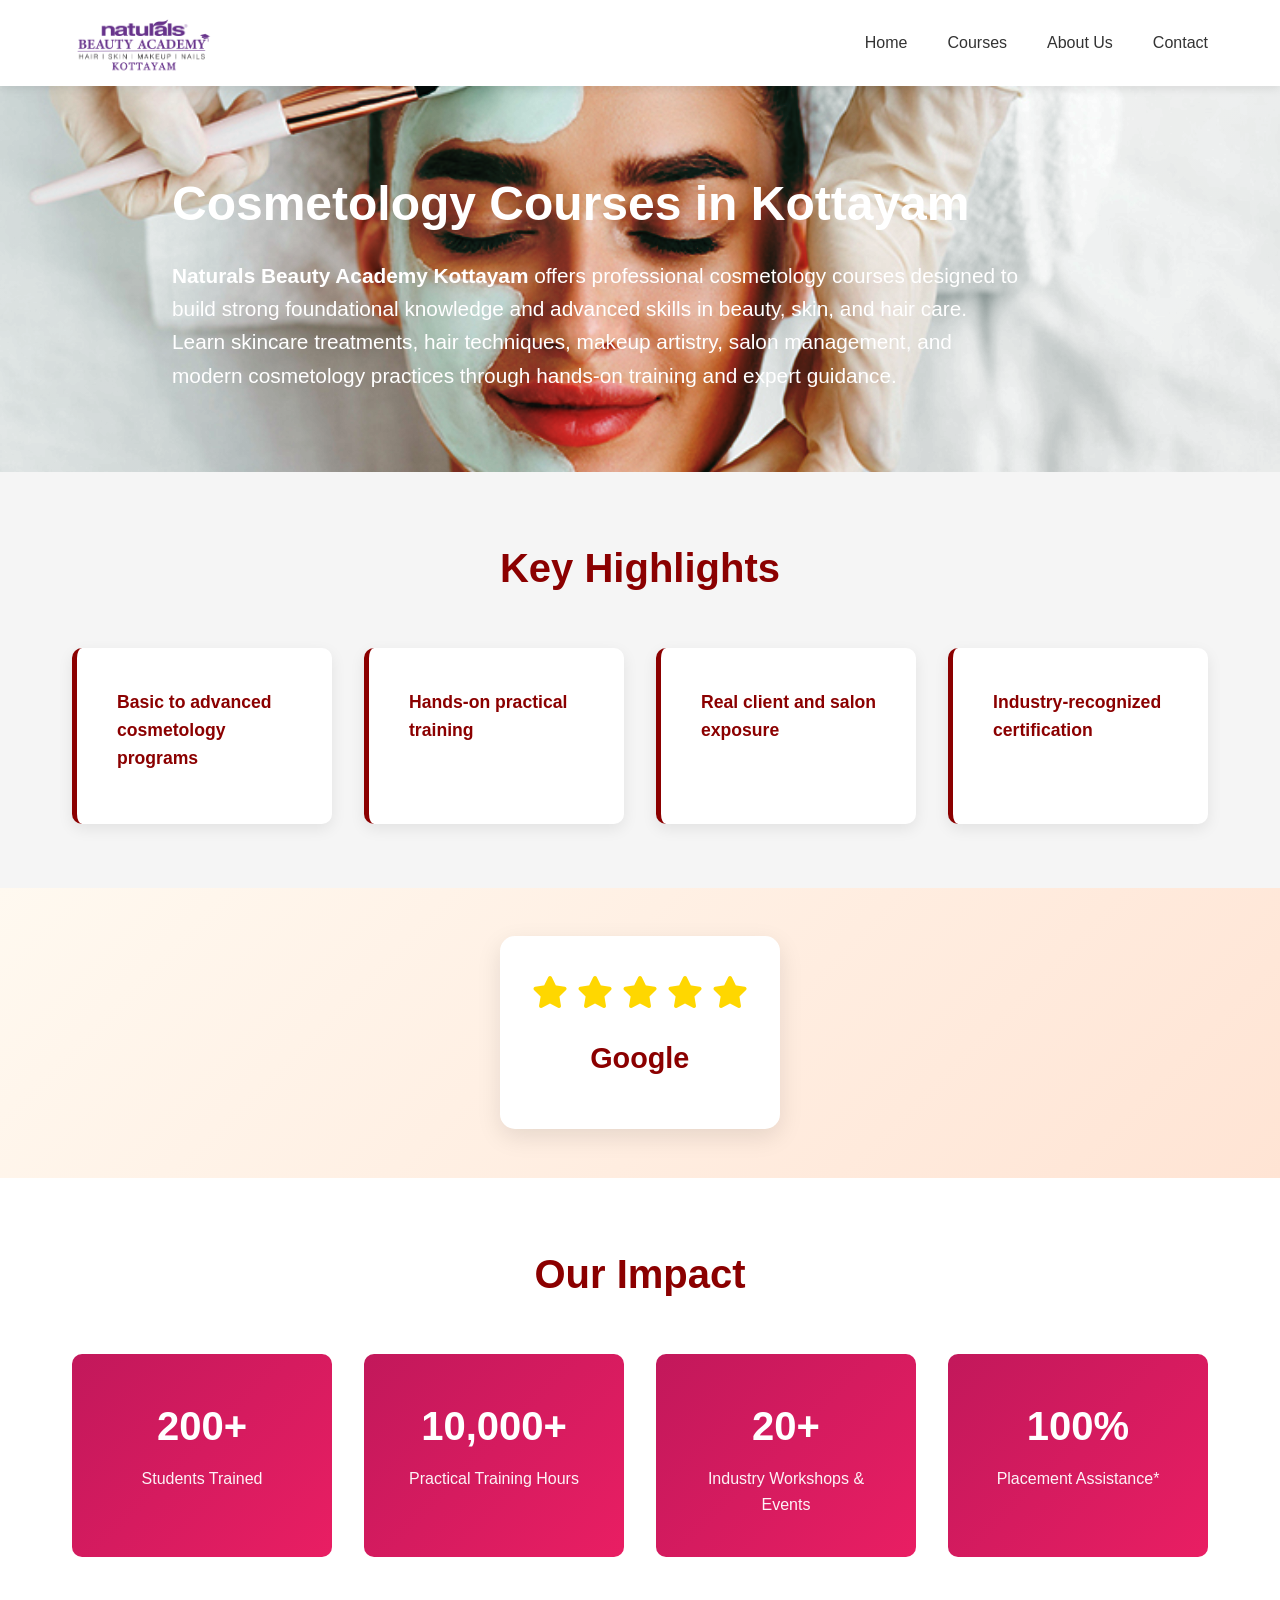
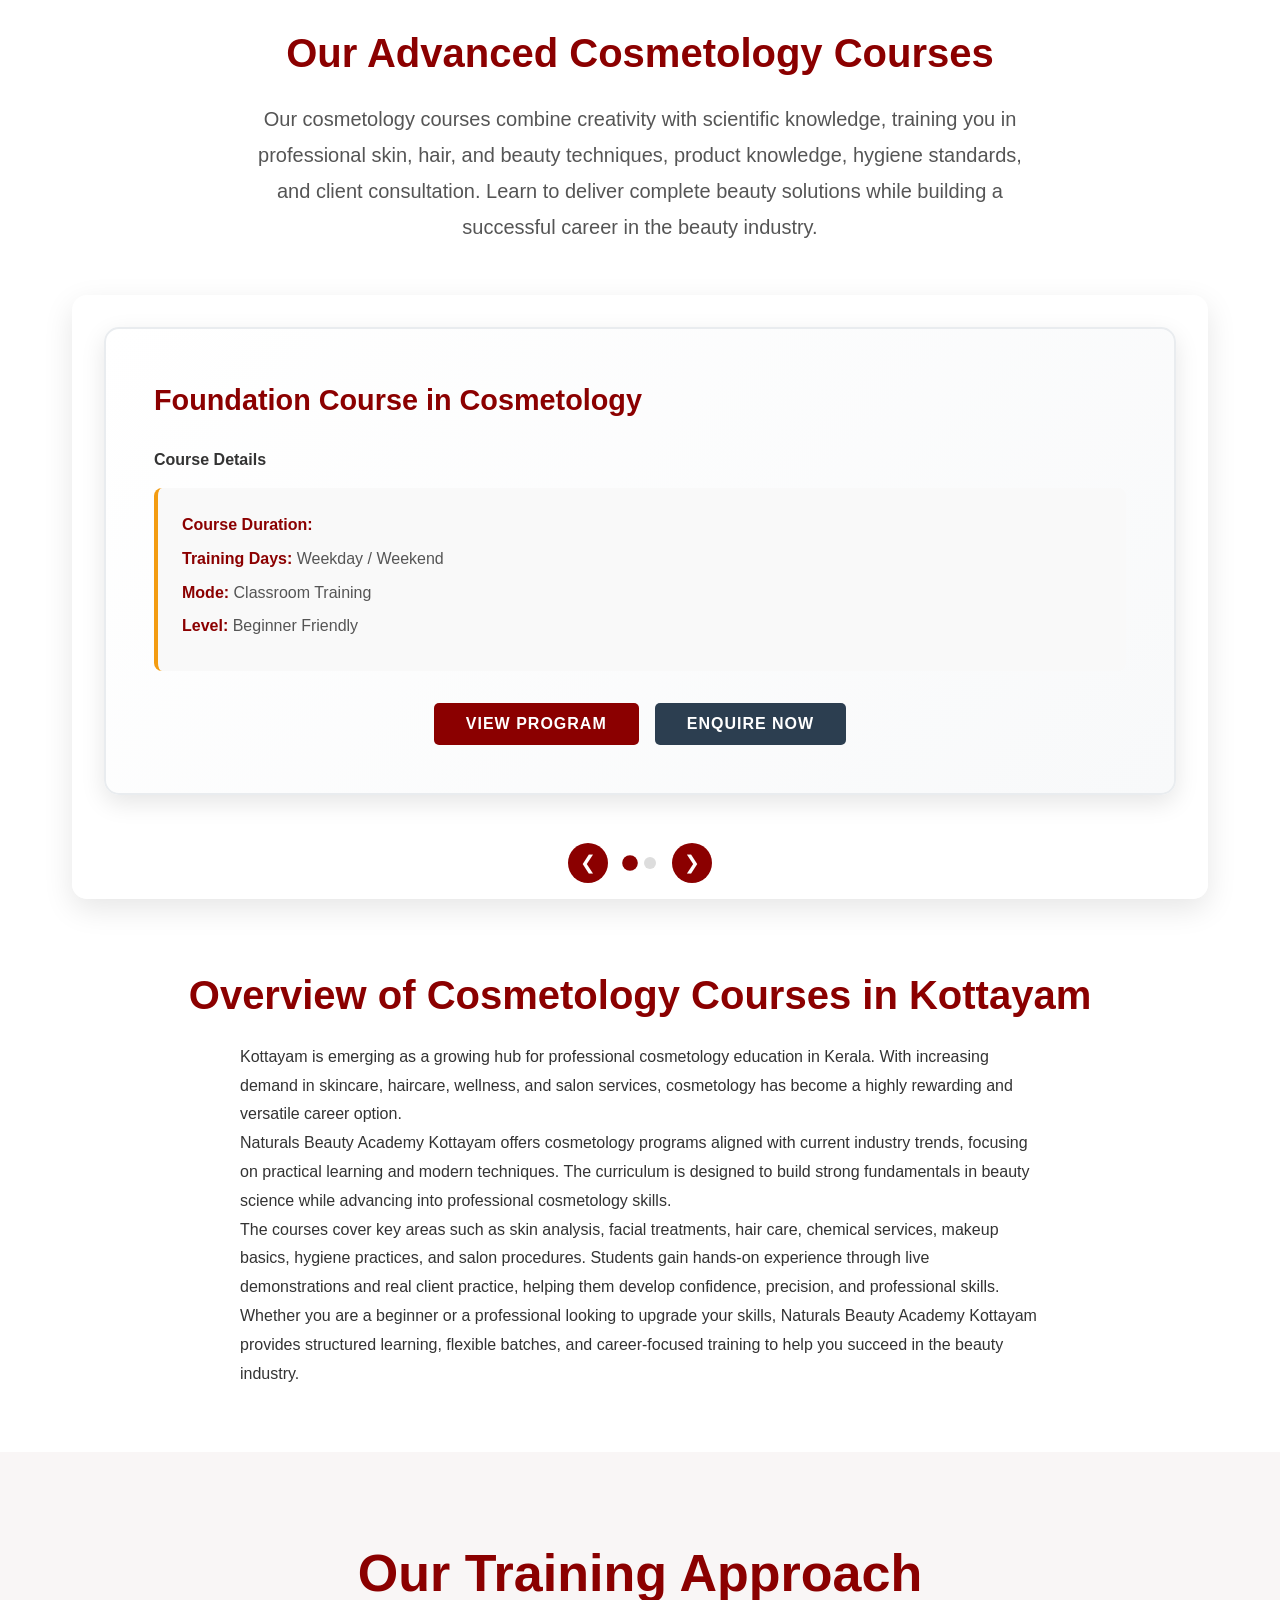
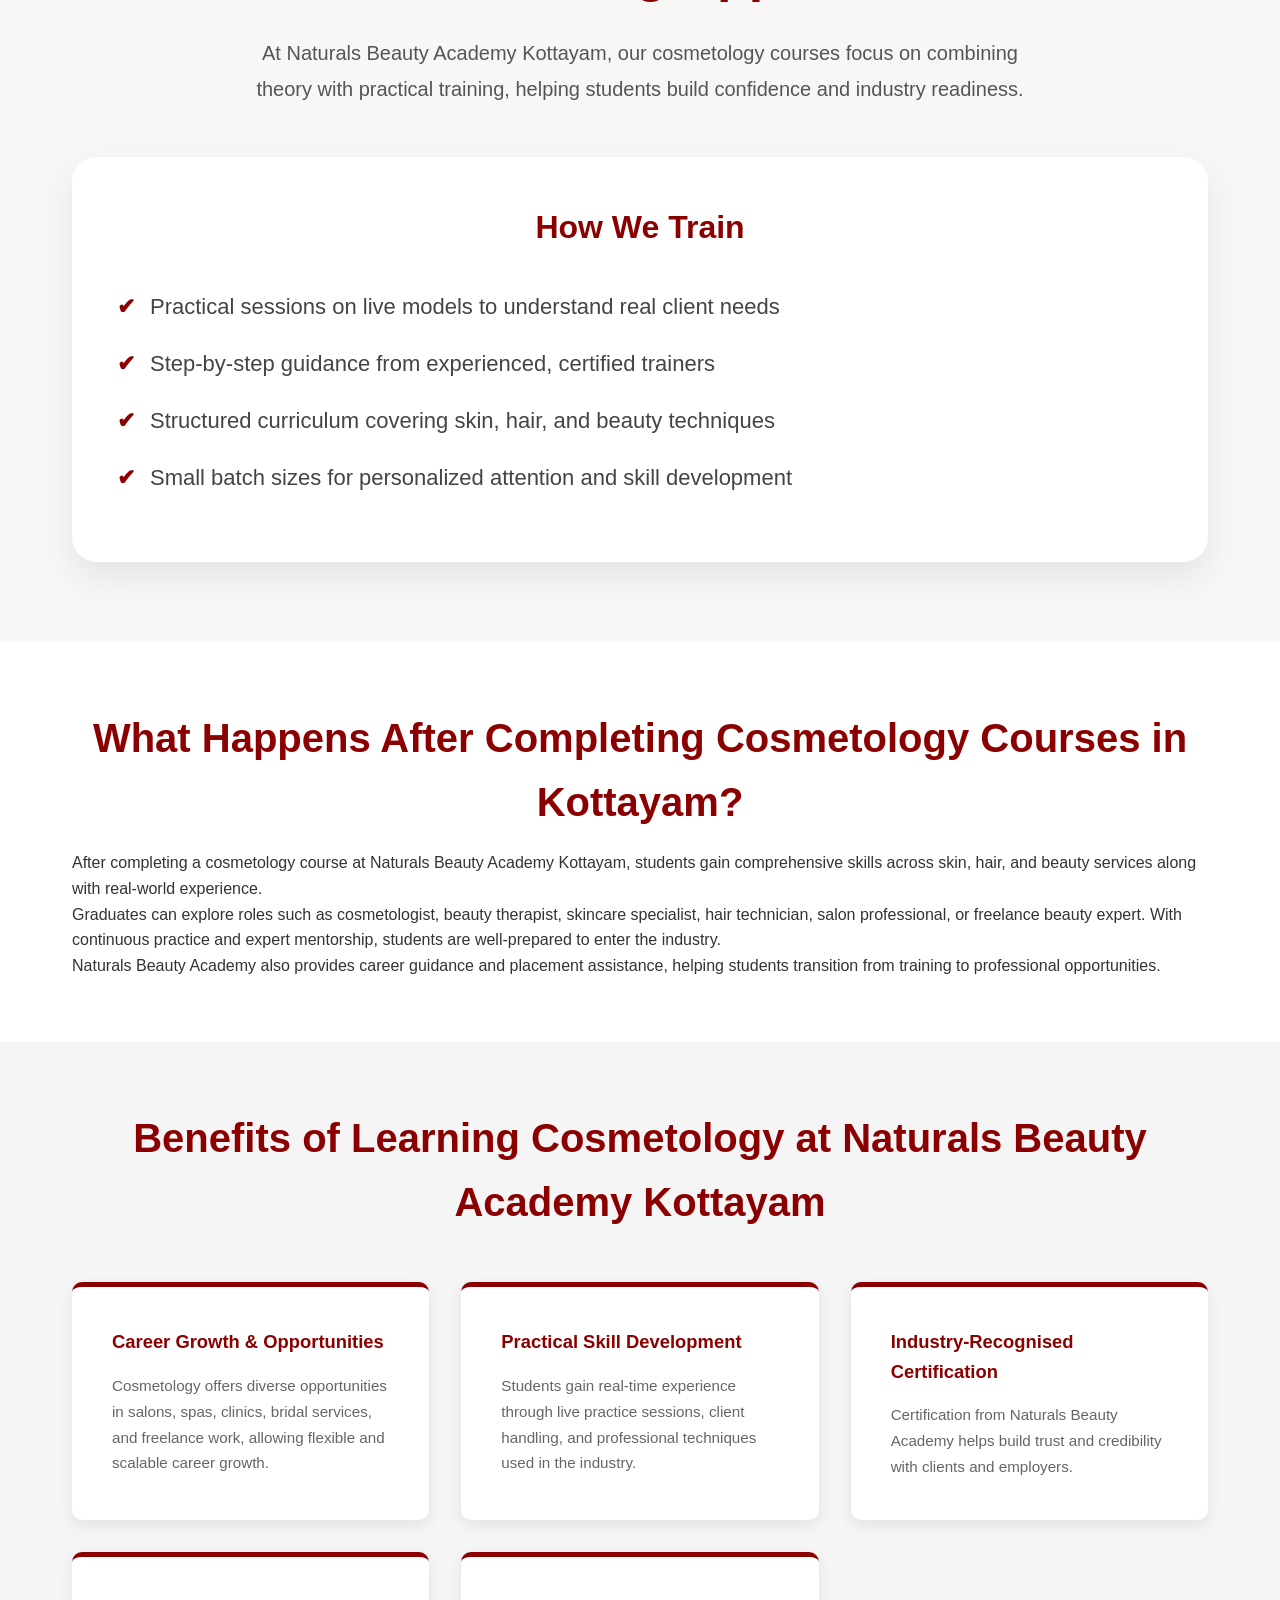
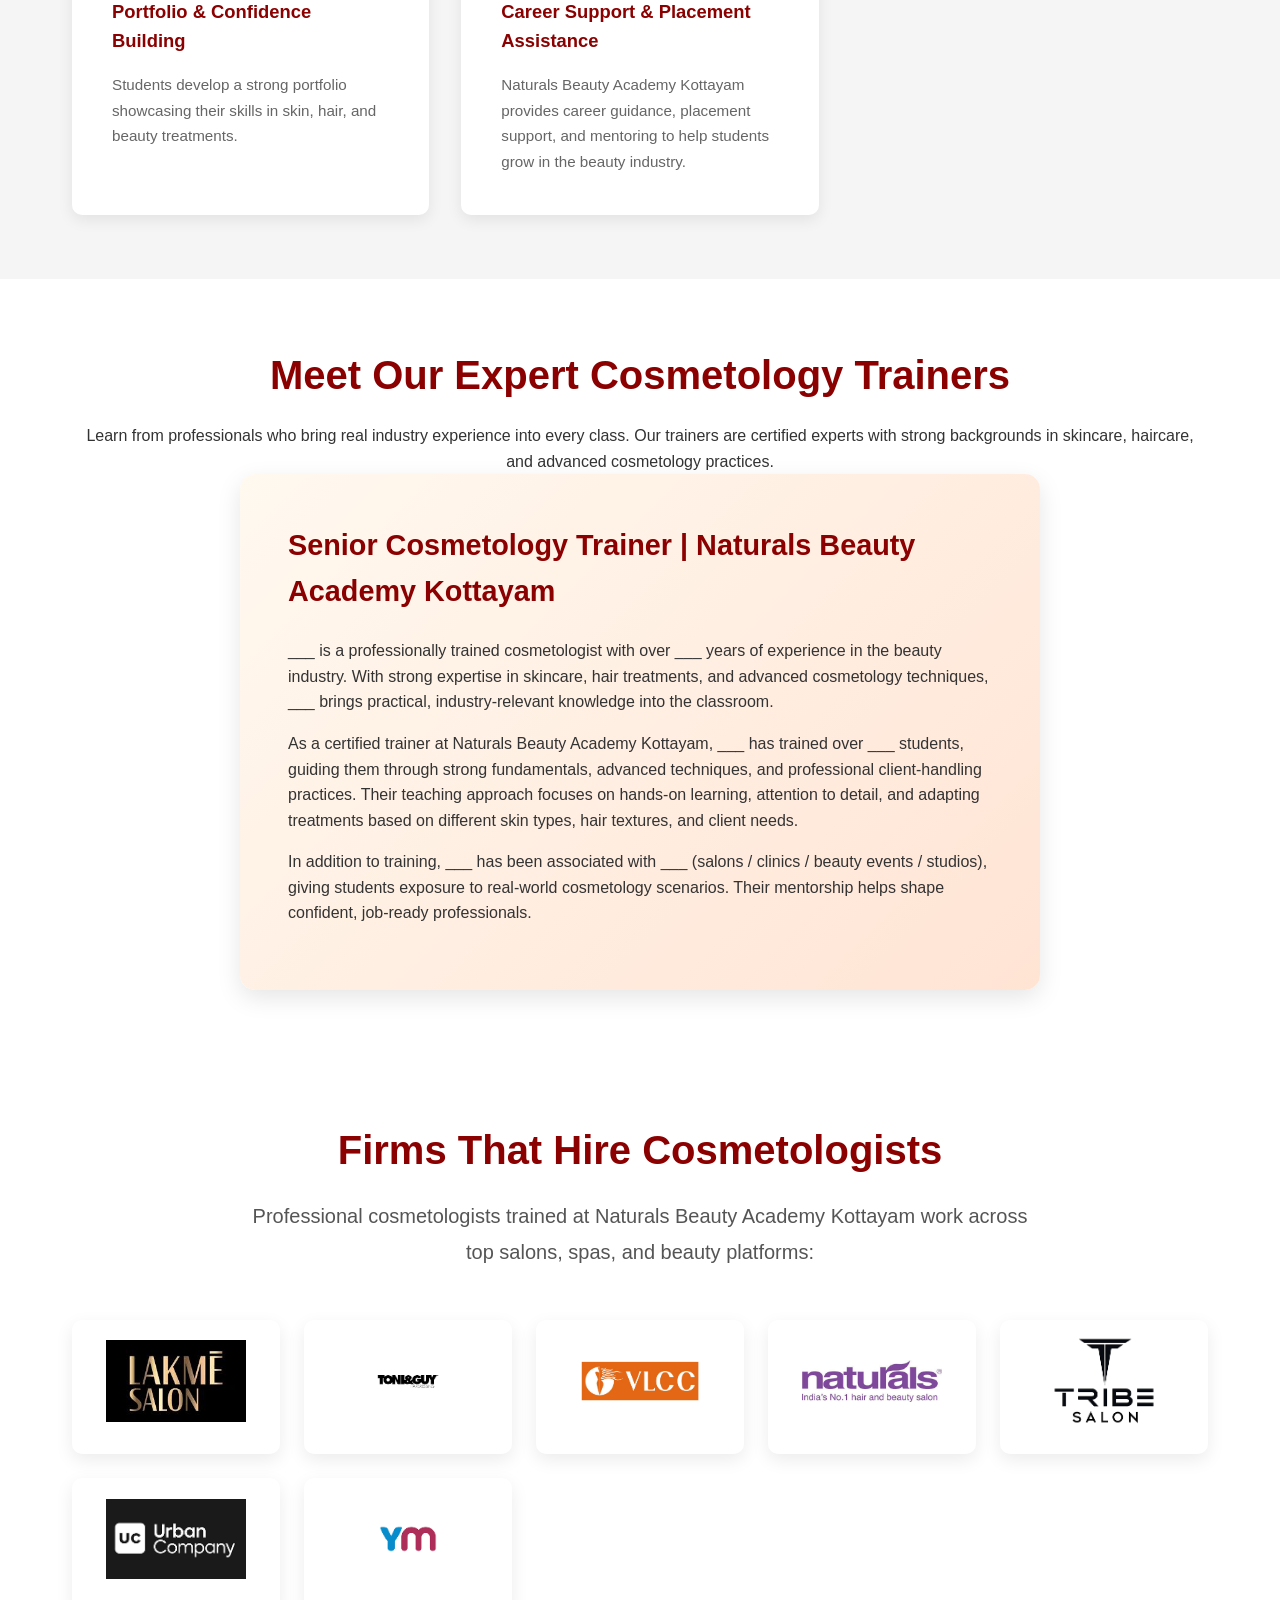
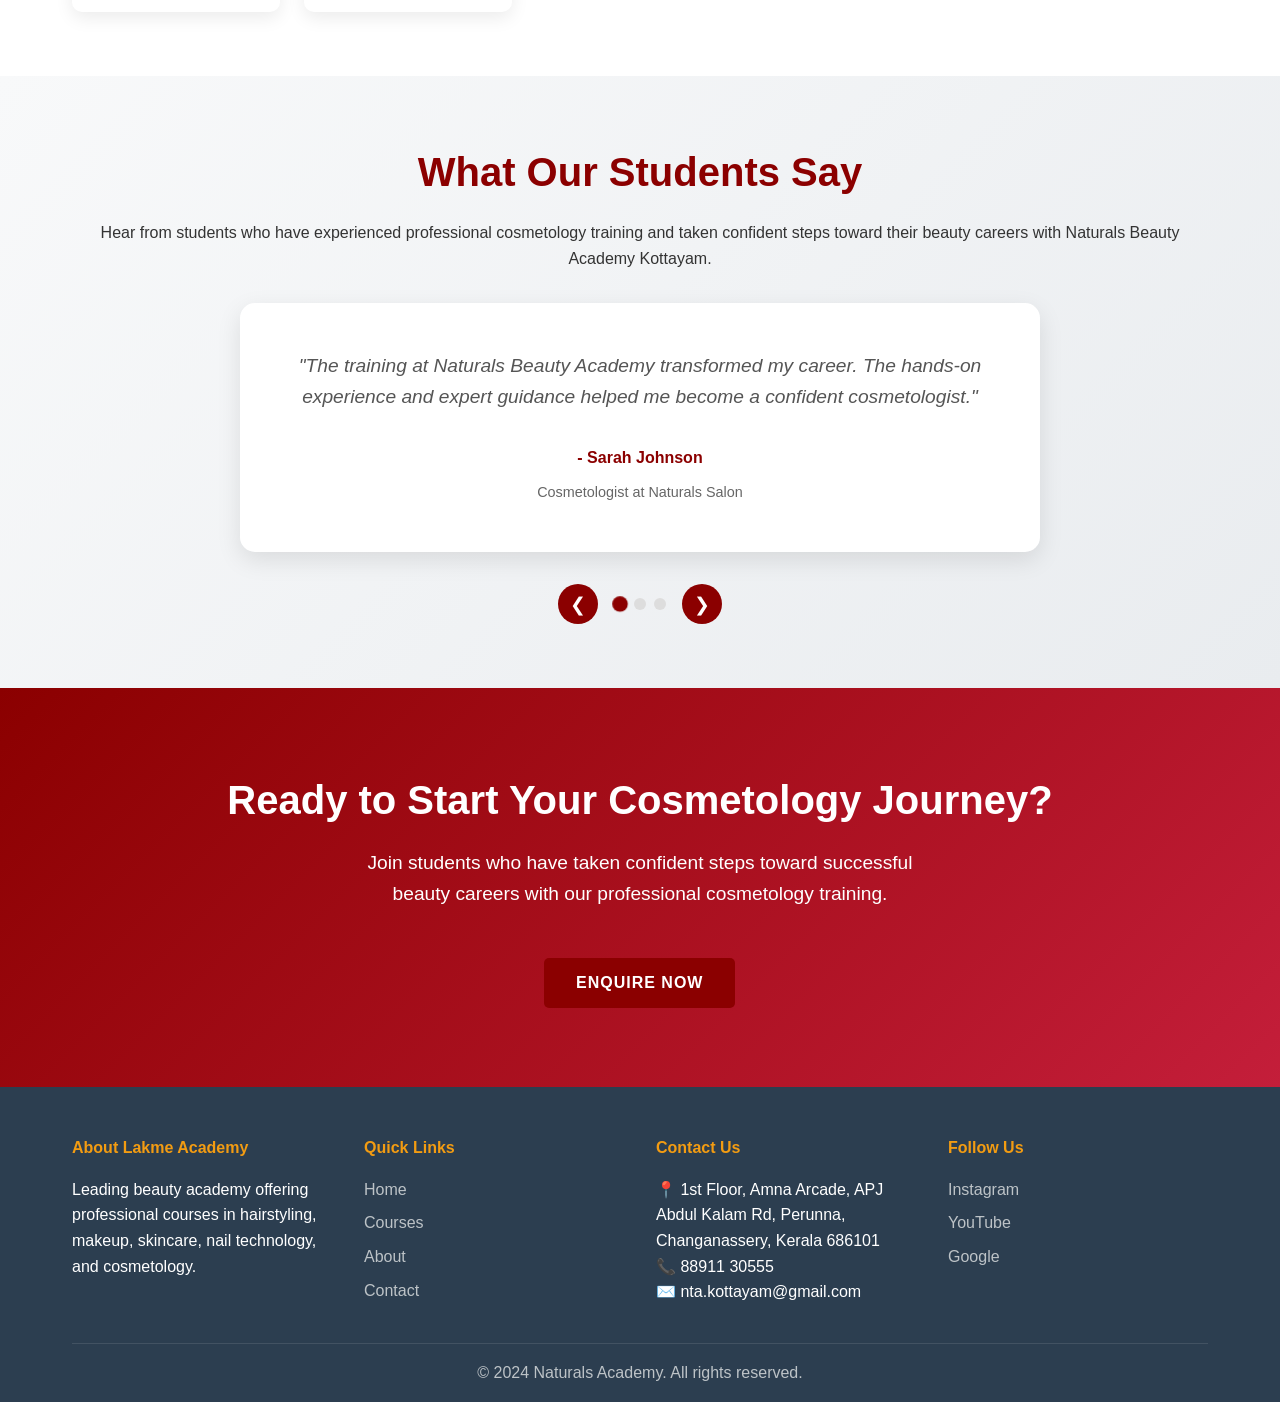
==== commit 213f1055: "Update course descriptions and branding across multiple pages" ====
--- a/pages/cosmetology.html
+++ b/pages/cosmetology.html
@@ -414,7 +414,7 @@
     <section class="course-header cosmetology-bg">
         <div class="container">
             <h1 class="animate-slide-down">Cosmetology Courses in Kottayam</h1>
-            <p class="animate-slide-up">Naturals Beauty Academy Kottayam offers professional cosmetology courses designed to build strong foundational knowledge and advanced skills in beauty, skin, and hair care. Learn skincare treatments, hair techniques, makeup artistry, salon management, and modern cosmetology practices through hands-on training and expert guidance.</p>
+            <p class="animate-slide-up"><b>Naturals Beauty Academy Kottayam</b> offers professional cosmetology courses designed to build strong foundational knowledge and advanced skills in beauty, skin, and hair care. Learn skincare treatments, hair techniques, makeup artistry, salon management, and modern cosmetology practices through hands-on training and expert guidance.</p>
         </div>
     </section>
 
@@ -495,7 +495,7 @@
                                 <div class="course-details">
                                     <p><strong>Course Name</strong></p>
                                     <p><strong>Advanced Cosmetology Course</strong></p>
-                                    <p><strong>Course Duration:</strong> 6�12 Months</p>
+                                    <p><strong>Course Duration:</strong> 6-12 Months</p>
                                     <p><strong>Training Days:</strong> Weekday / Weekend</p>
                                     <p><strong>Mode:</strong> Classroom Training</p>
                                     <p><strong>Level:</strong> Intermediate to Advanced</p>
@@ -555,11 +555,9 @@
     <section class="career-section">
         <div class="container">
             <h2 class="animate-fade-in">What Happens After Completing Cosmetology Courses in Kottayam?</h2>
-            <p class="section-intro animate-slide-up">After completing a cosmetology course at Naturals Beauty Academy Kottayam, students gain comprehensive skills across skin, hair, and beauty services along with real-world experience.</p>
-            <div class="overview-content animate-slide-up">
+            <p >After completing a cosmetology course at Naturals Beauty Academy Kottayam, students gain comprehensive skills across skin, hair, and beauty services along with real-world experience.</p>
                 <p>Graduates can explore roles such as cosmetologist, beauty therapist, skincare specialist, hair technician, salon professional, or freelance beauty expert. With continuous practice and expert mentorship, students are well-prepared to enter the industry.</p>
                 <p>Naturals Beauty Academy also provides career guidance and placement assistance, helping students transition from training to professional opportunities.</p>
-            </div>
         </div>
     </section>
 
@@ -721,7 +719,7 @@
                 </div>
             </div>
             <div class="footer-bottom">
-                <p>&copy; 2024 Lakme Academy. All rights reserved.</p>
+                <p>&copy; 2024 Naturals Academy. All rights reserved.</p>
             </div>
         </div>
     </footer>
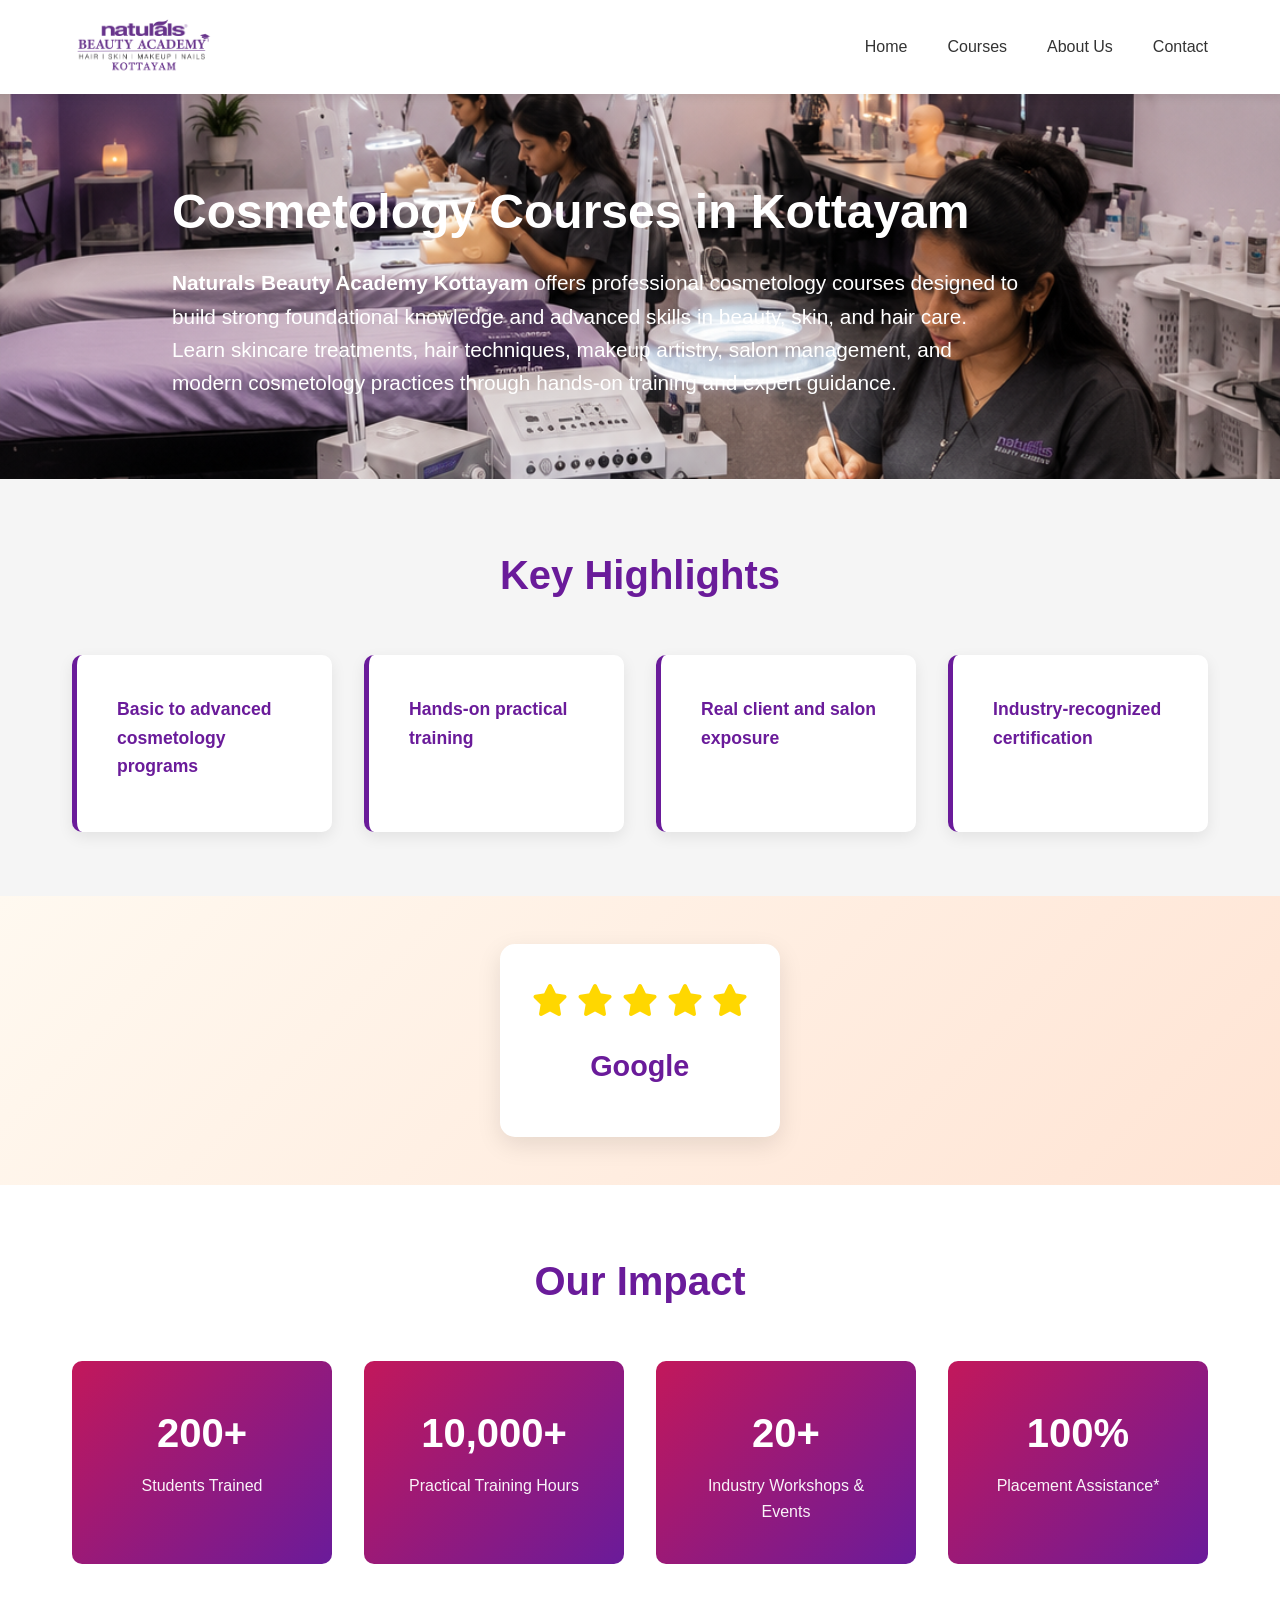
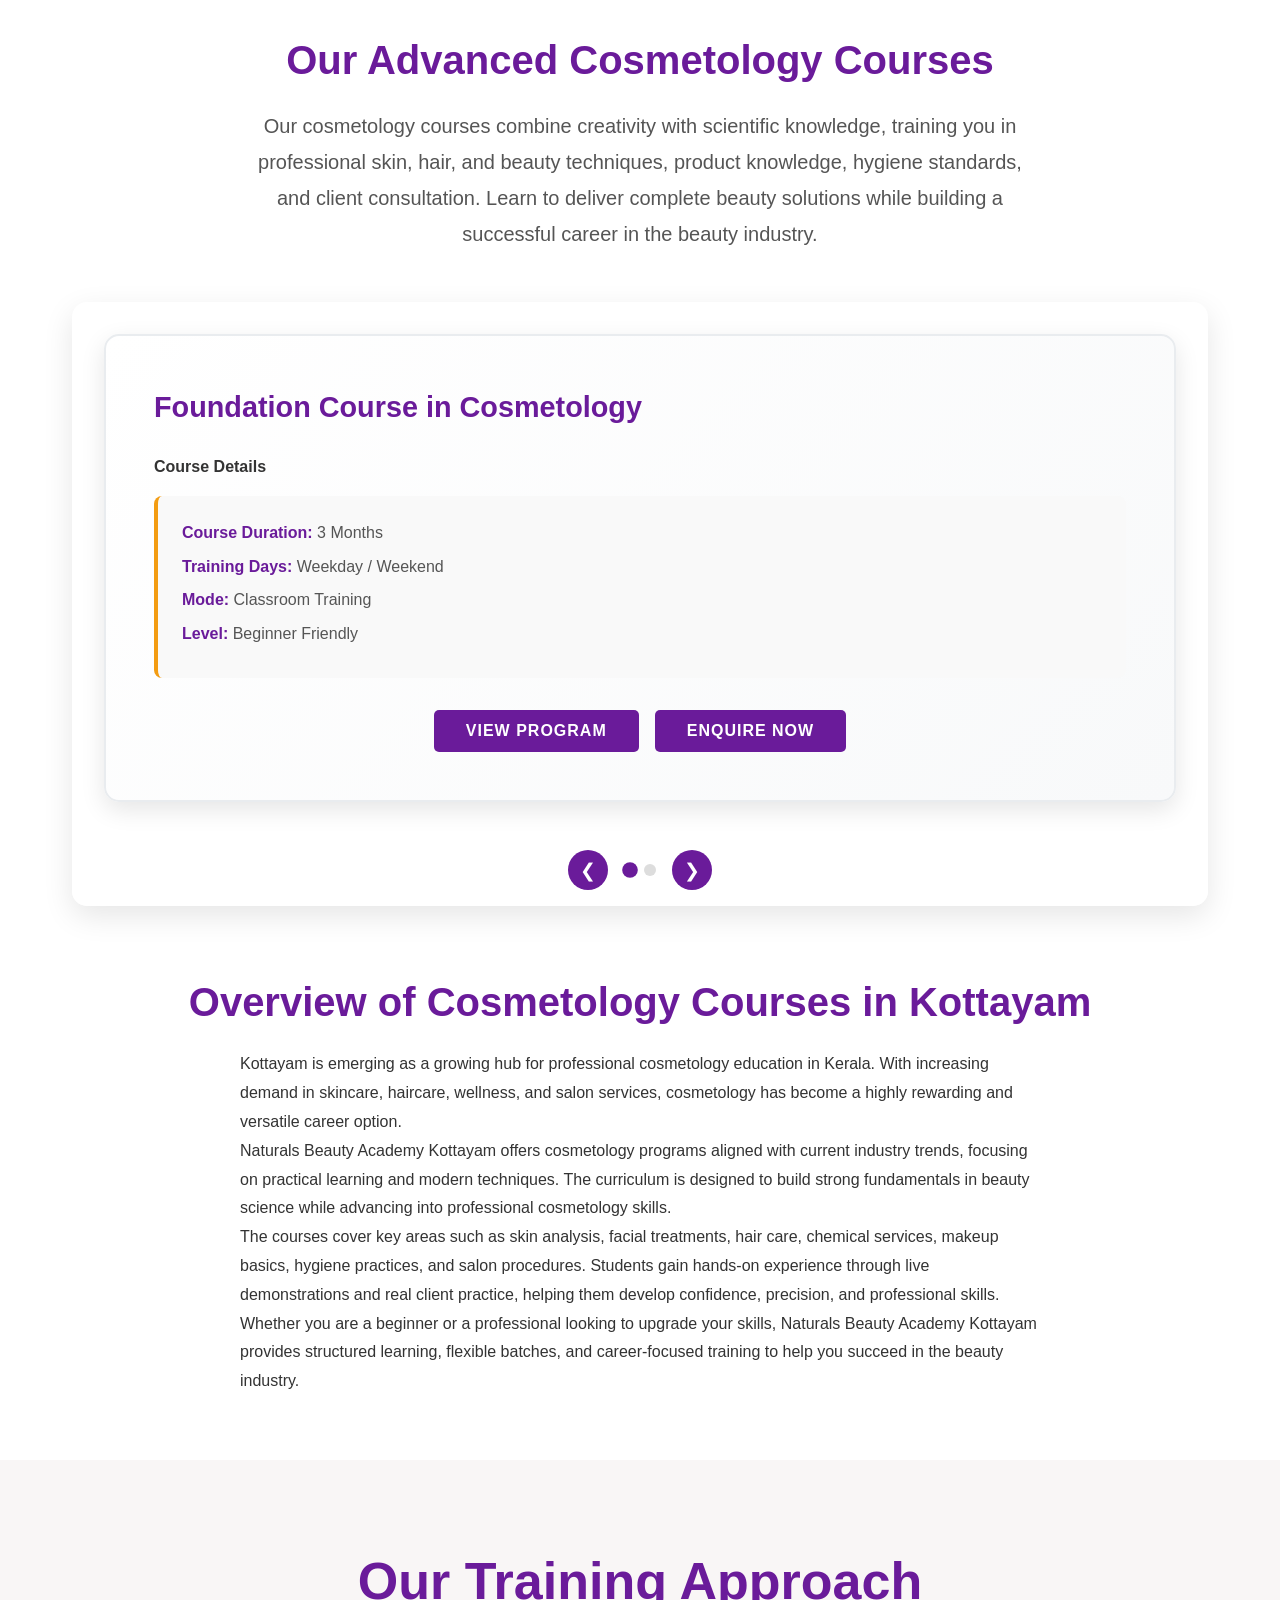
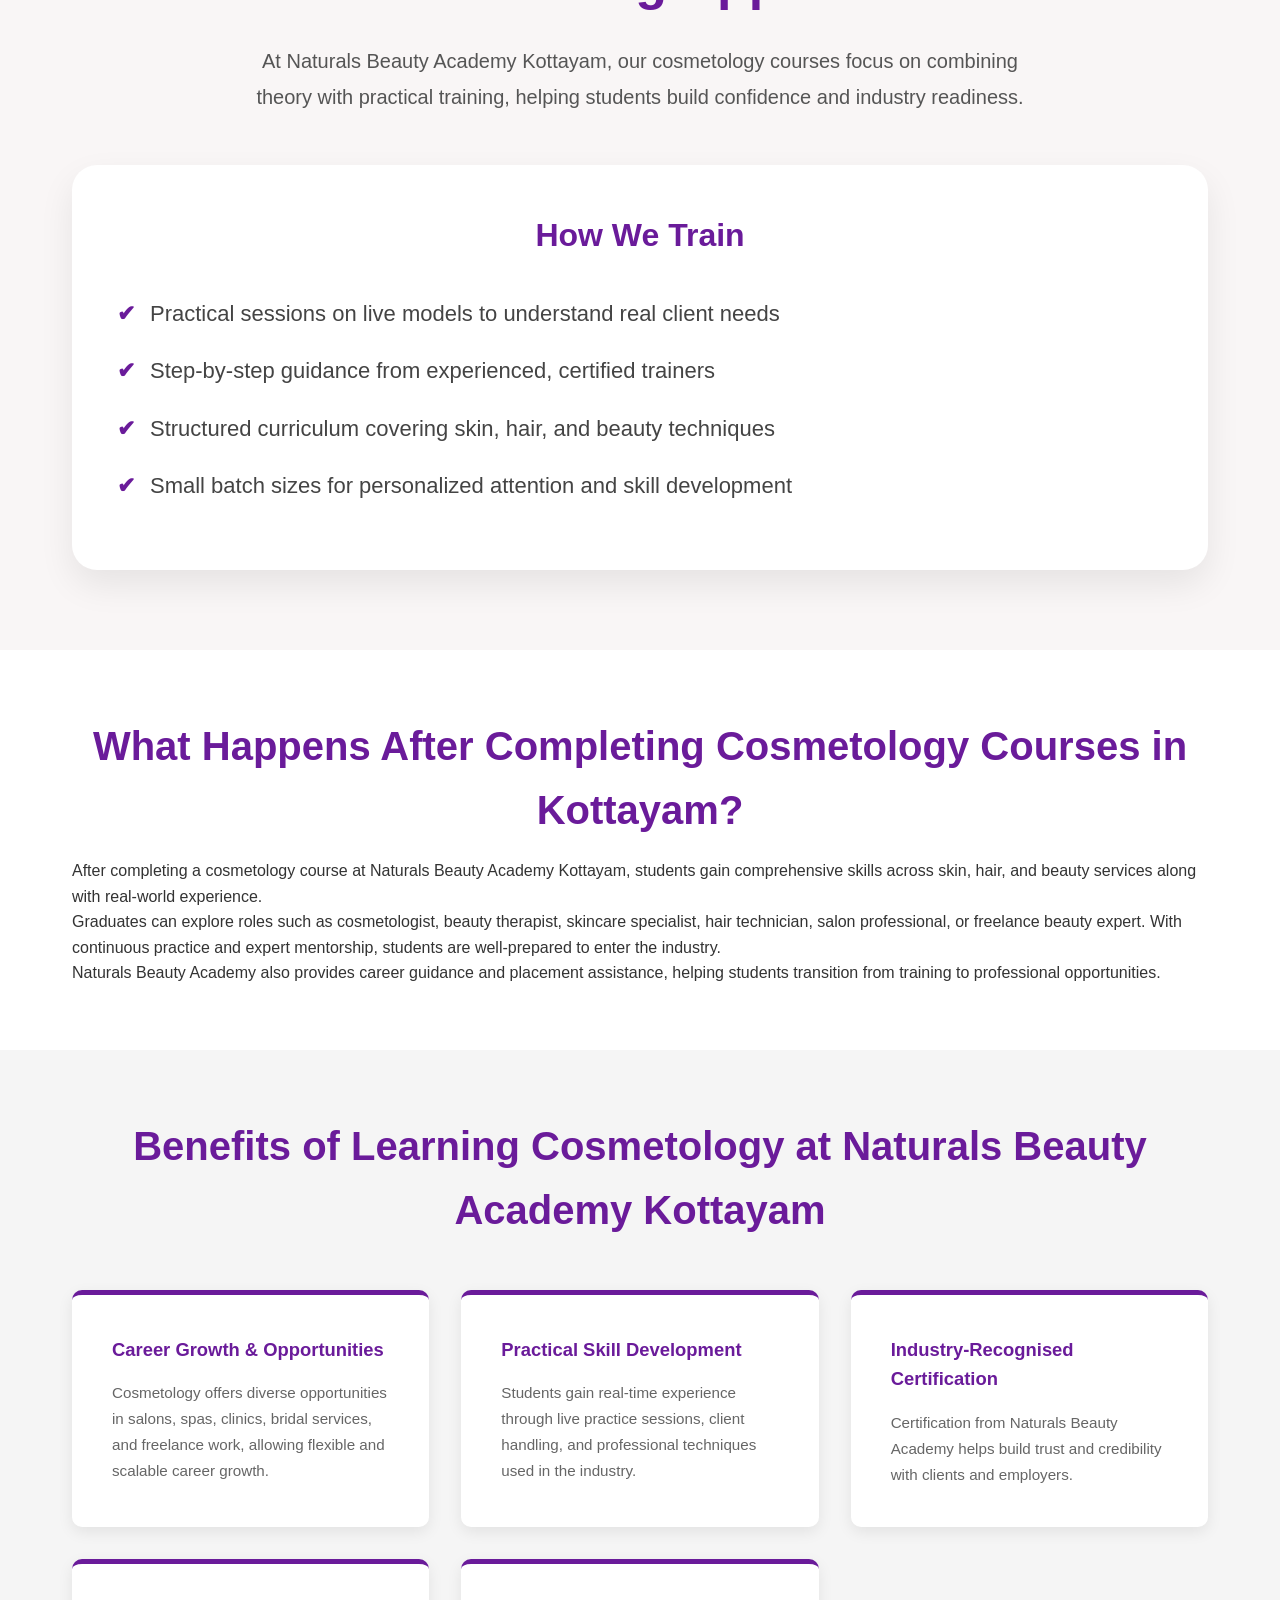
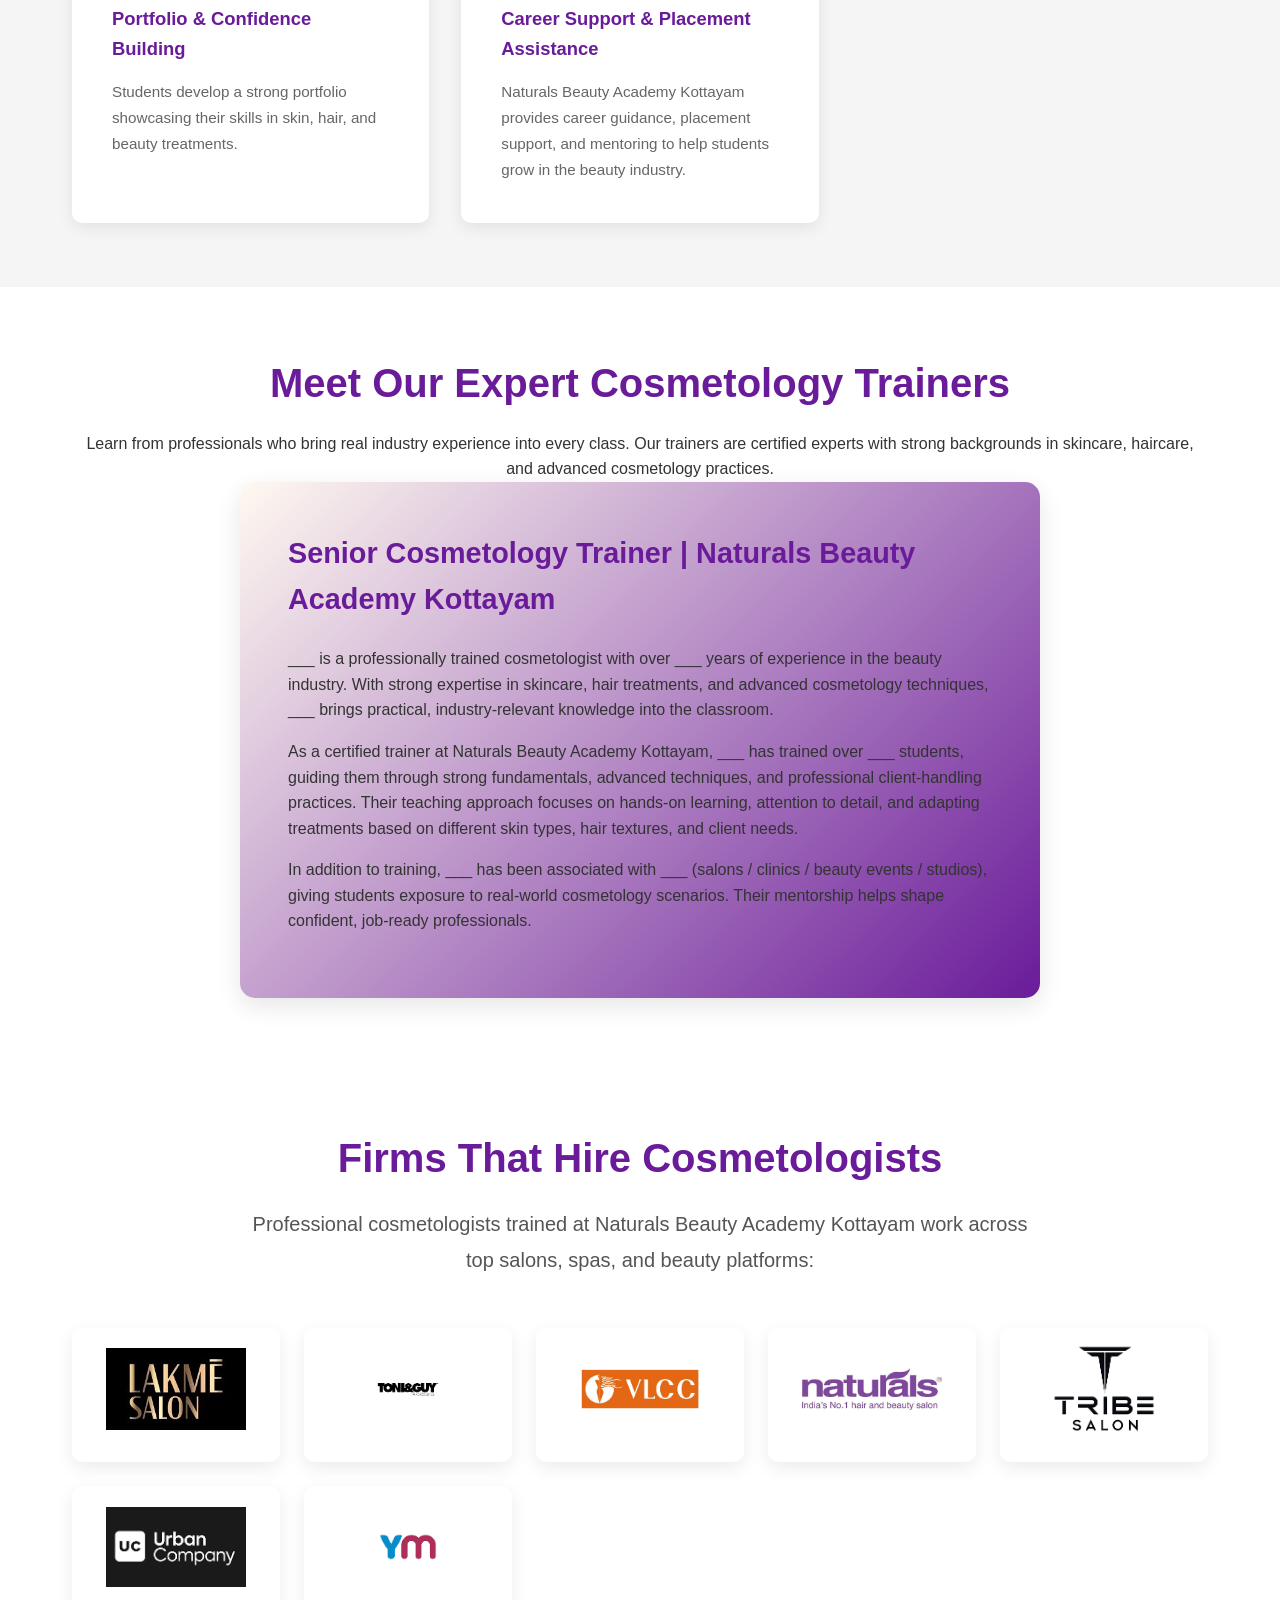
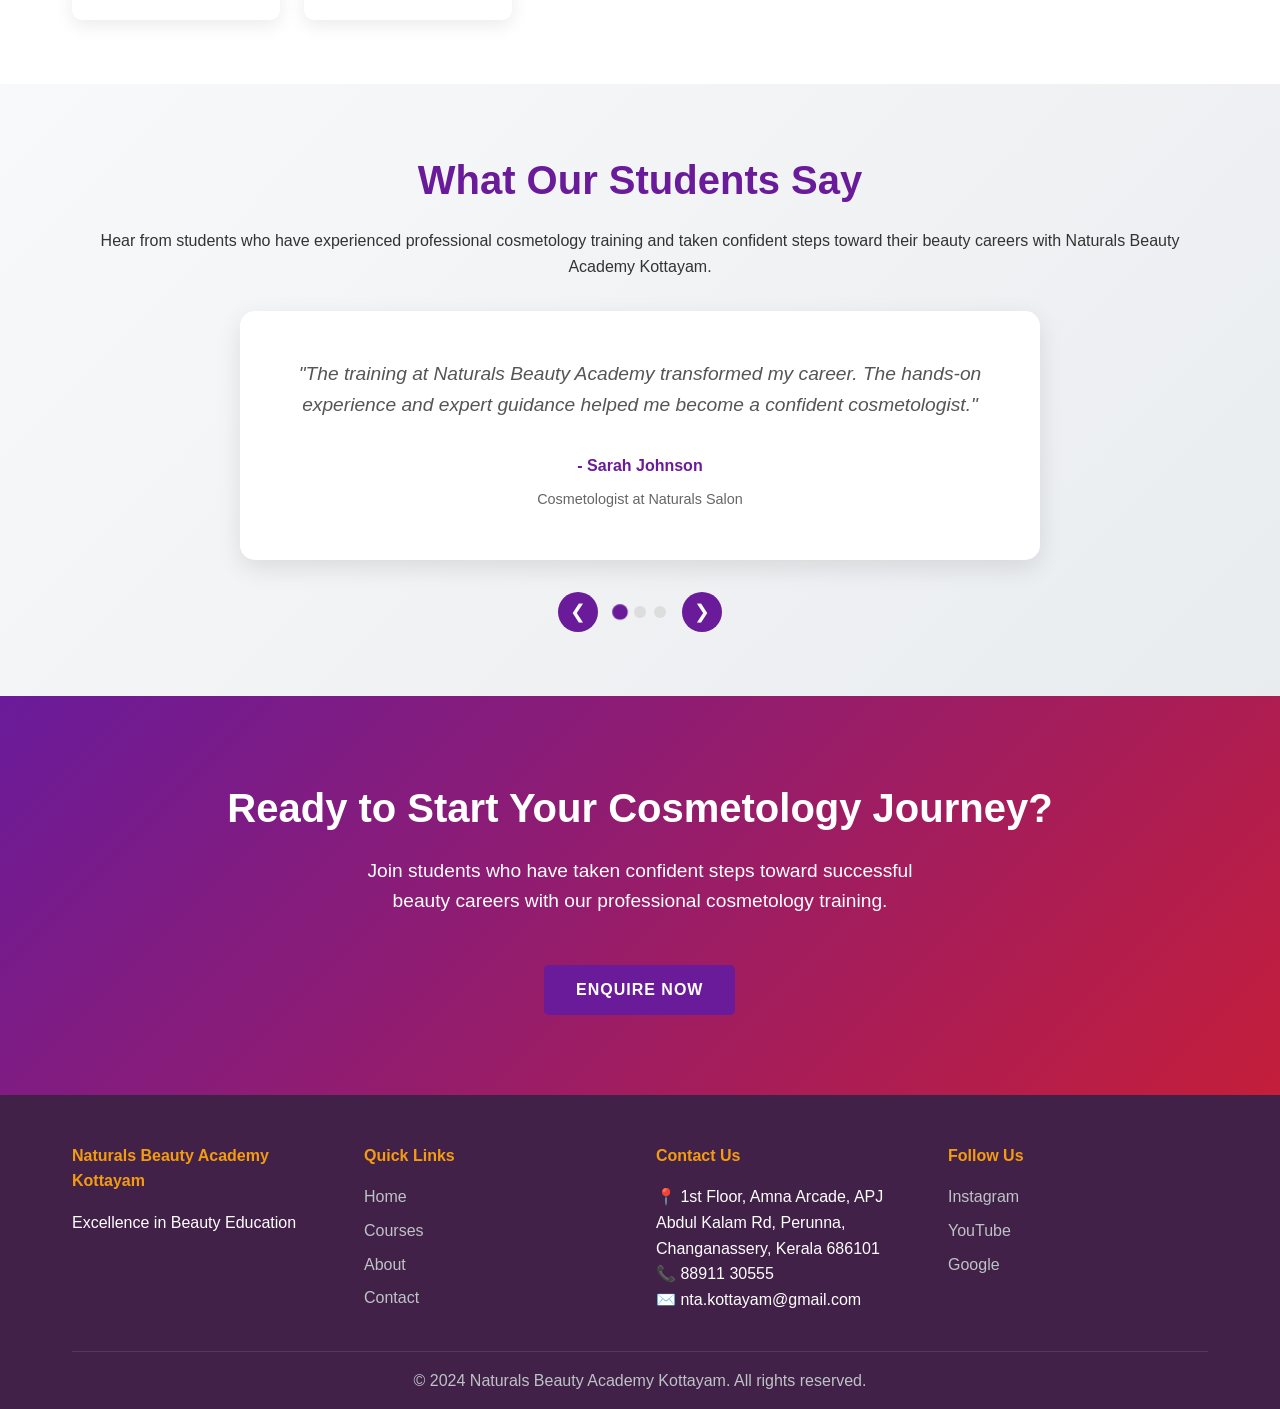
==== commit a9d3cf5b: "Update styling and content for Naturals Beauty Academy Kottayam - Changed primary and secondary colo" ====
--- a/pages/cosmetology.html
+++ b/pages/cosmetology.html
@@ -329,6 +329,38 @@
             gap: 0.5rem;
         }
 
+                @media (max-width: 768px) {
+            .testimonials-section {
+                padding: 2rem 1rem;
+            }
+
+            .testimonial-card {
+                padding: 2rem;
+                margin: 1rem 0;
+            }
+
+            .testimonial-content p {
+                font-size: 1rem;
+                line-height: 1.5;
+            }
+
+            .testimonial-author span {
+                font-size: 0.85rem;
+            }
+
+            .testimonial-controls {
+                flex-wrap: wrap;
+                gap: 0.75rem;
+                justify-content: center;
+            }
+
+            .testimonial-btn {
+                width: 38px;
+                height: 38px;
+                font-size: 1rem;
+            }
+        }
+
         /* Trainer section */
         .trainer-section {
             padding: 4rem 2rem;
@@ -336,7 +368,7 @@
         }
 
         .trainer-card {
-            background: linear-gradient(135deg, #fff9f0 0%, #ffe4d4 100%);
+            background: linear-gradient(135deg, #fff9f0 0%, #6A1B9A 100%);
             padding: 3rem;
             border-radius: 15px;
             box-shadow: 0 8px 25px rgba(0, 0, 0, 0.1);
@@ -391,7 +423,9 @@
         <nav class="navbar">
             <div class="nav-container">
                 <div class="logo">
-                    <img src="../images/NATURALS BEAUTY KOTTAYM.png" alt="Naturals Beauty Academy Kottayam Logo" class="logo-image">
+                    <a href="https://www.google.com/search?q=Naturals+Beauty+Academy+Kottayam" target="_blank" rel="noopener noreferrer">
+                        <img src="../images/NATURALS BEAUTY KOTTAYM.png" alt="Naturals Beauty Academy Kottayam Logo" class="logo-image">
+                    </a>
                 </div>
 
                 <button class="hamburger" id="hamburger">
@@ -474,7 +508,7 @@
                                 <h3>Foundation Course in Cosmetology</h3>
                                 <h4>Course Details</h4>
                                 <div class="course-details">
-                                    <p><strong>Course Duration:</strong></p>
+                                    <p><strong>Course Duration:</strong> 3 Months</p>
                                     <p><strong>Training Days:</strong> Weekday / Weekend</p>
                                     <p><strong>Mode:</strong> Classroom Training</p>
                                     <p><strong>Level:</strong> Beginner Friendly</p>
@@ -495,7 +529,7 @@
                                 <div class="course-details">
                                     <p><strong>Course Name</strong></p>
                                     <p><strong>Advanced Cosmetology Course</strong></p>
-                                    <p><strong>Course Duration:</strong> 6-12 Months</p>
+                                    <p><strong>Course Duration:</strong> 6 Months</p>
                                     <p><strong>Training Days:</strong> Weekday / Weekend</p>
                                     <p><strong>Mode:</strong> Classroom Training</p>
                                     <p><strong>Level:</strong> Intermediate to Advanced</p>
@@ -691,8 +725,8 @@
         <div class="container">
             <div class="footer-content">
                 <div class="footer-section">
-                    <h4>About Lakme Academy</h4>
-                    <p>Leading beauty academy offering professional courses in hairstyling, makeup, skincare, nail technology, and cosmetology.</p>
+                    <h4>Naturals Beauty Academy Kottayam</h4>
+                    <p>Excellence in Beauty Education</p>
                 </div>
                 <div class="footer-section">
                     <h4>Quick Links</h4>
@@ -719,7 +753,7 @@
                 </div>
             </div>
             <div class="footer-bottom">
-                <p>&copy; 2024 Naturals Academy. All rights reserved.</p>
+                <p>&copy; 2024 Naturals Beauty Academy Kottayam. All rights reserved.</p>
             </div>
         </div>
     </footer>
--- a/css/style.css
+++ b/css/style.css
@@ -9,9 +9,11 @@
 }
 
 :root {
-    --primary-color: #8B0000;
-    --secondary-color: #2c3e50;
+    --primary-color: #6A1B9A;
+    --secondary-color: #422148;
     --accent-color: #f39c12;
+    --button-color: #6a1b9a;
+    --button-hover-color: #4a148c;
     --light-color: #ecf0f1;
     --dark-color: #2c3e50;
     --text-color: #333;
@@ -75,33 +77,33 @@
 }
 
 .btn-primary {
-    background-color: var(--primary-color);
+    background-color: var(--button-color);
     color: white;
 }
 
 .btn-primary:hover {
-    background-color: #680000;
+    background-color: var(--button-hover-color);
     transform: translateY(-2px);
-    box-shadow: 0 5px 15px rgba(139, 0, 0, 0.3);
+    box-shadow: 0 5px 15px rgba(106, 27, 154, 0.3);
 }
 
 .btn-secondary {
-    background-color: var(--secondary-color);
+    background-color: var(--button-color);
     color: white;
 }
 
 .btn-secondary:hover {
-    background-color: #1a252f;
+    background-color: var(--button-hover-color);
 }
 
 .btn-link {
-    color: var(--primary-color);
+    color: var(--button-color);
     font-weight: 600;
     font-size: 0.95rem;
 }
 
 .btn-link:hover {
-    color: #680000;
+    color: var(--button-hover-color);
 }
 
 /* ===================================
@@ -218,12 +220,12 @@
 
 .hero {
     background: 
-        linear-gradient(135deg, rgba(139, 0, 0, 0.42) 0%, rgba(196, 30, 58, 0.80) 100%),
-        url('../images/nail3.jpg') center center / cover no-repeat;
+        linear-gradient(135deg, rgba(190, 63, 171, 0.42) 0%, rgba(81, 7, 66, 0.8) 100%),
+        url('../images/makeuphero.png') center center / cover no-repeat;
     color: white;
     padding: 8rem 2rem;
     text-align: center;
-    min-height: 500px;
+    min-height: 500px !important;
     display: flex;
     align-items: center;
     justify-content: center;
@@ -342,8 +344,8 @@
     height: 42px;
     border: none;
     border-radius: 50%;
-    background: white;
-    color: var(--primary-color);
+    background: var(--button-color);
+    color: white;
     box-shadow: 0 8px 20px rgba(0, 0, 0, 0.08);
     font-size: 1.5rem;
     cursor: pointer;
@@ -364,13 +366,25 @@
 
 .course-slider-btn:hover {
     transform: translateY(-2px);
-    background: var(--primary-color);
+    background: var(--button-hover-color);
     color: white;
 }
 
 .course-slider-btn:disabled {
     opacity: 0.5;
     cursor: not-allowed;
+}
+
+.slider-btn,
+.testimonial-btn {
+    background: var(--button-color) !important;
+    color: white !important;
+    border: none !important;
+}
+
+.slider-btn:hover,
+.testimonial-btn:hover {
+    background: var(--button-hover-color) !important;
 }
 
 .course-card:nth-child(1) {
@@ -427,33 +441,33 @@
 }
 
 .hairstyling-bg {
-    background: linear-gradient(135deg, #e838d6 0%, #370326 100%),
-                            url('../images/hair4.jpg') center/cover no-repeat;
+    background:   /*linear-gradient(135deg, #e838d6 0%, #370326 100%),*/
+                            url('../images/hairNew.png') center/cover no-repeat;
     background-blend-mode: overlay;
 }
 
 
 .cosmetology-bg {
-    background: linear-gradient(135deg, #1b4643 0%, #001410 100%),
-                            url('../images/cosmetology4.jpg') center/cover no-repeat;
+    background: /*linear-gradient(135deg, #e838d6 0%, #370326 100%),*/
+                            url('../images/skin 1CosNew.png') center/cover no-repeat;
     background-blend-mode: overlay;
 }
 
 .makeup-bg {
-    background: linear-gradient(135deg, #f39c12 0%, #e67e22 100%),
-                        url('../images/makeup.jpg') center/cover no-repeat;
+    background: /*linear-gradient(135deg, #e838d6 0%, #370326 100%),*/
+                        url('../images/13.png') center/cover no-repeat;
     background-blend-mode: overlay;
 }
 
 .skincare-bg {
-    background: linear-gradient(135deg, #9b59b6 0%, #8e44ad 100%),
-                        url('../images/skin.jpg') center/cover no-repeat;
+    background: /*linear-gradient(135deg, #e838d6 0%, #370326 100%),*/
+                        url('../images/skinNew.png') center/cover no-repeat;
     background-blend-mode: overlay;
 }
 
 .nail-bg {
-    background: linear-gradient(135deg, #c2185b 0%, #e91e63 100%),
-                    url('../images/nail3.jpg') center/cover no-repeat;
+    background: /*linear-gradient(135deg, #e838d6 0%, #370326 100%),*/
+                    url('../images/nail 1New.png') center/cover no-repeat;
     background-blend-mode: overlay;
 
 }
@@ -528,7 +542,7 @@
 }
 
 .vision-card {
-    background: linear-gradient(135deg, #87CEEB 0%, #4ecdc4 100%);
+    background: linear-gradient(135deg, #87CEEB 0%, #6A1B9A 100%);
     color: white;
     padding: 2.5rem;
     border-radius: 10px;
@@ -570,7 +584,7 @@
 }
 
 .about-tagline {
-    background: linear-gradient(135deg, #fff9f0 0%, #ffe4d4 100%);
+    background: linear-gradient(135deg, #fff9f0 0%, #6A1B9A 100%);
     padding: 2rem;
     border-radius: 10px;
     margin-bottom: 2rem;
@@ -820,6 +834,127 @@
 }
 
 /* ===================================
+   Gallery Section
+   =================================== */
+
+.gallery {
+    padding: 0.5rem 2rem 1.5rem;
+    background: #ffffff;
+}
+
+.gallery .section-title {
+    margin-bottom: 1rem;
+    color: var(--primary-color);
+    text-align: center;
+}
+
+.gallery .section-subtitle {
+    margin-bottom: 3rem;
+    color: #666;
+    font-size: 1.1rem;
+    text-align: center;
+}
+
+.gallery-scroll-wrapper {
+    overflow: hidden;
+    width: 100%;
+    background: #ffffff;
+    padding: 0.5rem 0;
+}
+
+.gallery .section-title {
+    margin-top: 0;
+}
+
+.gallery-scroll-container {
+    display: flex;
+    flex-direction: column;
+    gap: 1.5rem;
+}
+
+.gallery-row {
+    display: flex;
+    gap: 1rem;
+    animation: scroll-left 50s linear infinite;
+    width: fit-content;
+}
+
+@keyframes scroll-left {
+    0% {
+        transform: translateX(0);
+    }
+    100% {
+        transform: translateX(-50%);
+    }
+}
+
+.gallery-row:nth-child(even) {
+    animation: scroll-left-reverse 50s linear infinite;
+}
+
+@keyframes scroll-left-reverse {
+    0% {
+        transform: translateX(-50%);
+    }
+    100% {
+        transform: translateX(0);
+    }
+}
+
+.gallery-item {
+    position: relative;
+    overflow: hidden;
+    border-radius: 12px;
+    box-shadow: 0 8px 20px rgba(0, 0, 0, 0.3);
+    aspect-ratio: 1 / 1;
+    cursor: pointer;
+    transition: transform 0.3s ease, box-shadow 0.3s ease;
+    flex-shrink: 0;
+    width: 180px;
+    height: 180px;
+}
+
+.gallery-item:hover {
+    transform: translateY(-8px);
+    box-shadow: 0 12px 30px rgba(106, 27, 154, 0.4);
+}
+
+.gallery-image {
+    width: 100%;
+    height: 100%;
+    background-size: cover;
+    background-position: center;
+    transition: transform 0.4s ease;
+}
+
+.gallery-item:hover .gallery-image {
+    transform: scale(1.05);
+}
+
+.gallery-overlay {
+    position: absolute;
+    top: 0;
+    left: 0;
+    right: 0;
+    bottom: 0;
+    background: rgba(106, 27, 154, 0.85);
+    display: none;
+    align-items: center;
+    justify-content: center;
+    opacity: 0;
+    transition: opacity 0.3s ease;
+}
+
+.gallery-overlay p {
+    color: white;
+    font-size: 1rem;
+    font-weight: 600;
+    text-align: center;
+    padding: 1rem;
+    line-height: 1.2;
+}
+
+/* ===================================
    Utilities
    =================================== */
 
@@ -1097,7 +1232,7 @@
 }
 
 .impact-stat {
-    background: linear-gradient(135deg, #c2185b 0%, #e91e63 100%);
+    background: linear-gradient(135deg, #c2185b 0%, #6A1B9A 100%);
     color: white;
     padding: 2.5rem;
     border-radius: 10px;
@@ -1129,7 +1264,7 @@
 .training-approach h2{
     text-align:center;
     font-size:52px;
-    color:#8B0000;
+    color:#6A1B9A;
     margin-bottom:20px;
     font-weight:700;
 }
@@ -1160,7 +1295,7 @@
 
 .approach-card h4{
     text-align:center;
-    color:#8B0000;
+    color:#6A1B9A;
     font-size:32px;
     margin-bottom:35px;
 }
@@ -1180,7 +1315,7 @@
 
 .approach-card li::before{
     content:"✔";
-    color:#8B0000;
+    color:#6A1B9A;
     margin-right:15px;
     font-weight:bold;
 }
--- a/css/responsive.css
+++ b/css/responsive.css
@@ -45,7 +45,7 @@
     /* Hero Section */
     .hero {
         padding: 4rem 1.5rem;
-        min-height: 350px;
+        min-height: 500px;
     }
 
     .hero-content h2 {
@@ -391,6 +391,108 @@
     .hero-content p {
         font-size: 0.9rem;
         margin-bottom: 1rem;
+    }
+}
+
+/* ===================================
+   Gallery Responsive
+   =================================== */
+
+/* Tablets (768px and below) */
+@media (max-width: 768px) {
+    .gallery-item {
+        width: 150px;
+        height: 150px;
+    }
+
+    .gallery-overlay p {
+        font-size: 0.9rem;
+    }
+
+    .gallery-row {
+        animation: scroll-left 40s linear infinite;
+    }
+
+    .gallery-row:nth-child(even) {
+        animation: scroll-left-reverse 40s linear infinite;
+    }
+}
+
+/* Small Tablets (600px and below) */
+@media (max-width: 600px) {
+    .gallery {
+        padding: 2rem 1rem 1rem;
+    }
+
+    .gallery .section-title {
+        font-size: 1.5rem;
+    }
+
+    .gallery .section-subtitle {
+        font-size: 0.95rem;
+        margin-bottom: 2rem;
+    }
+
+    .gallery-item {
+        width: 120px;
+        height: 120px;
+    }
+
+    .gallery-overlay p {
+        font-size: 0.75rem;
+    }
+
+    .gallery-scroll-wrapper {
+        padding: 1rem 0;
+    }
+
+    .gallery-row {
+        gap: 0.8rem;
+        animation: scroll-left 35s linear infinite;
+    }
+
+    .gallery-row:nth-child(even) {
+        animation: scroll-left-reverse 35s linear infinite;
+    }
+}
+
+/* Mobile Phones (480px and below) */
+@media (max-width: 480px) {
+    .gallery {
+        padding: 1.5rem 1rem;
+    }
+
+    .gallery .section-title {
+        font-size: 1.3rem;
+    }
+
+    .gallery .section-subtitle {
+        font-size: 0.9rem;
+        margin-bottom: 1.5rem;
+    }
+
+    .gallery-item {
+        width: 100px;
+        height: 100px;
+        border-radius: 8px;
+    }
+
+    .gallery-overlay p {
+        font-size: 0.65rem;
+        padding: 0.5rem;
+    }
+
+    .gallery-scroll-wrapper {
+        padding: 0.8rem 0;
+    }
+
+    .gallery-row {
+        gap: 0.6rem;
+        animation: scroll-left 30s linear infinite;
+    }
+
+    .gallery-row:nth-child(even) {
+        animation: scroll-left-reverse 30s linear infinite;
     }
 }
 
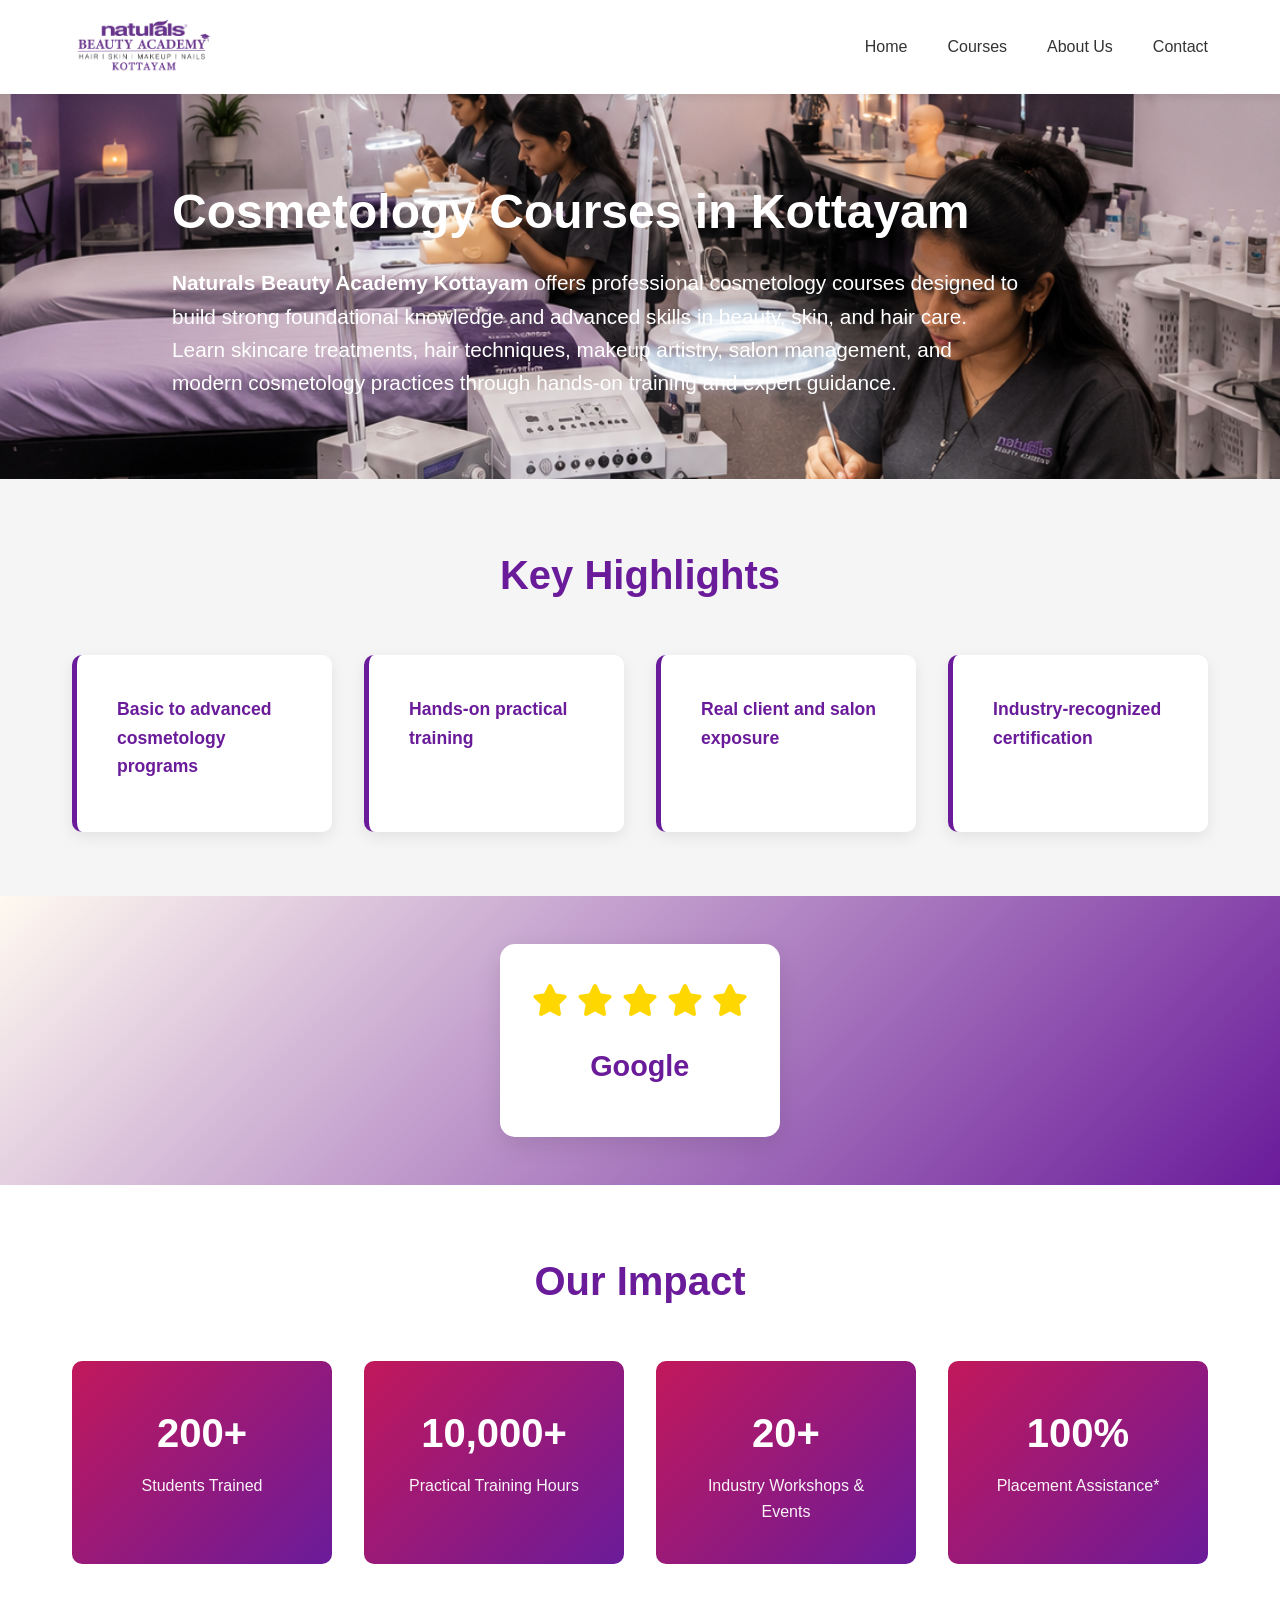
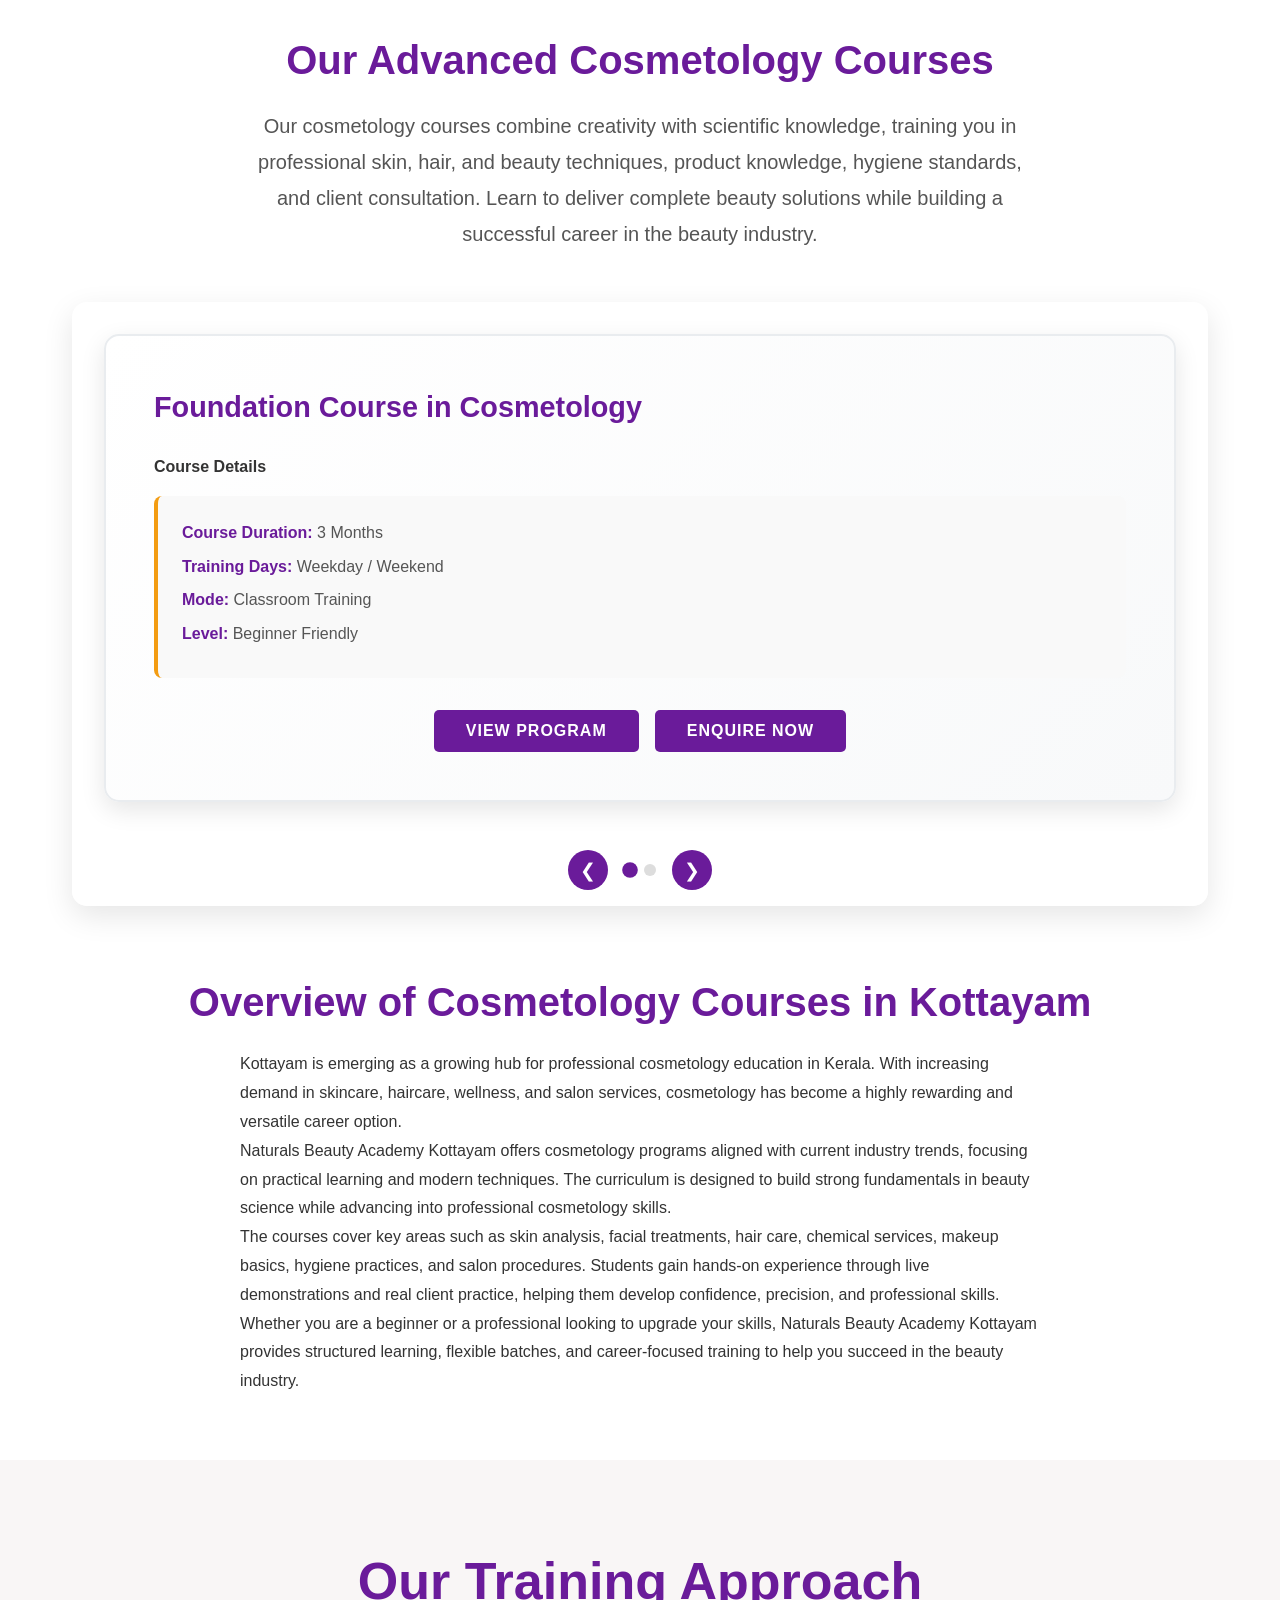
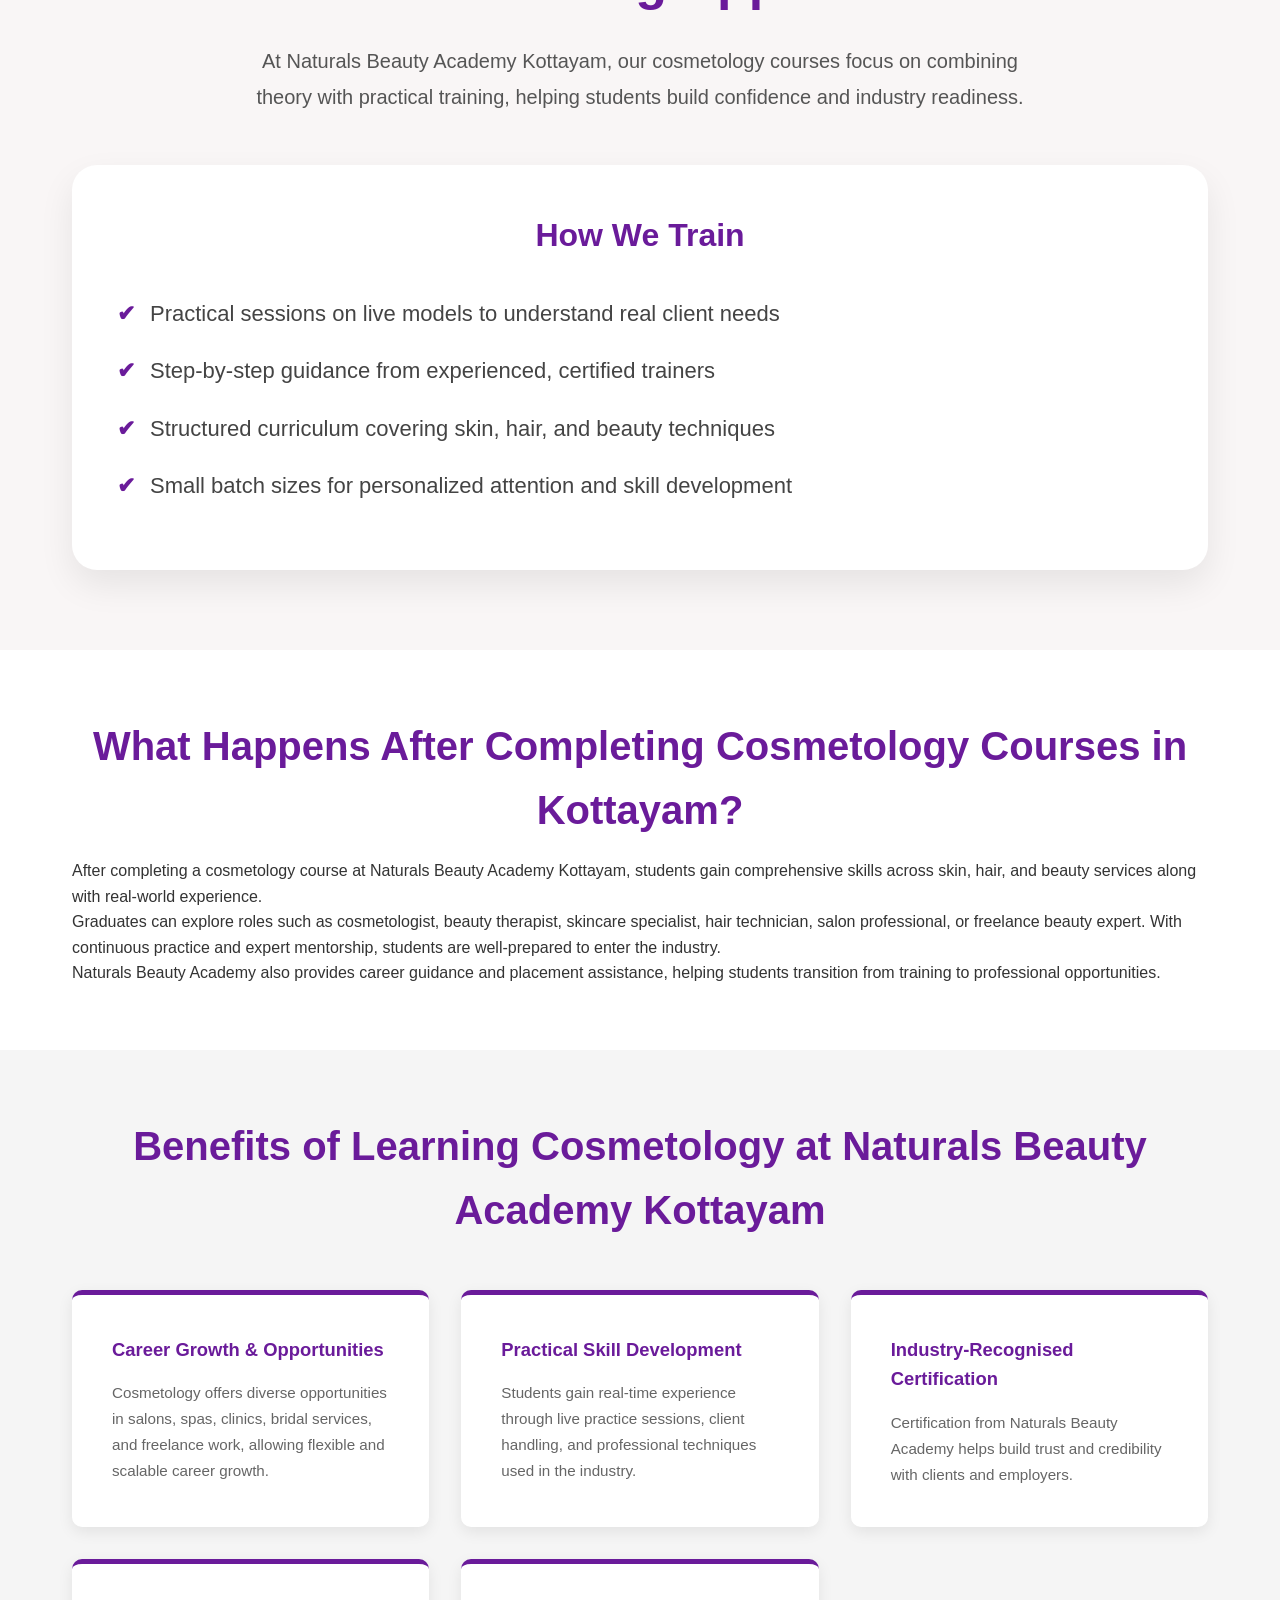
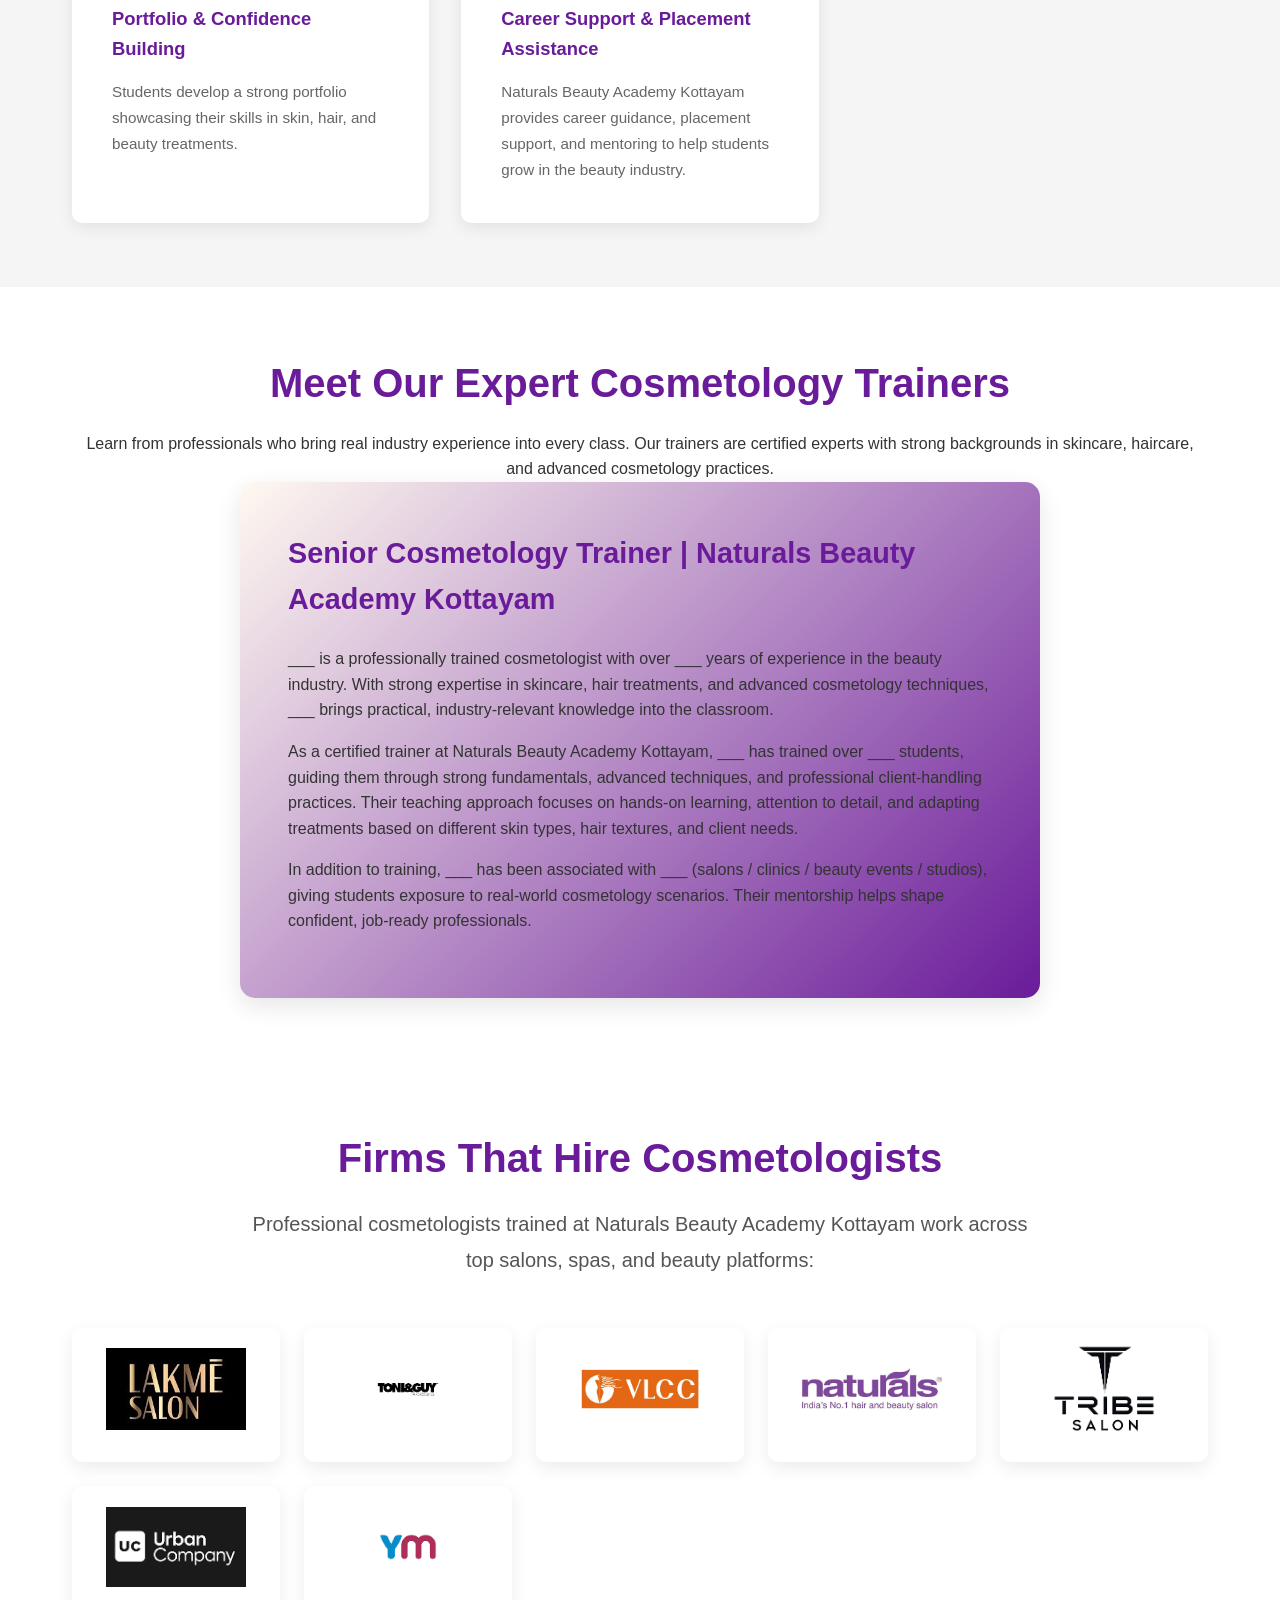
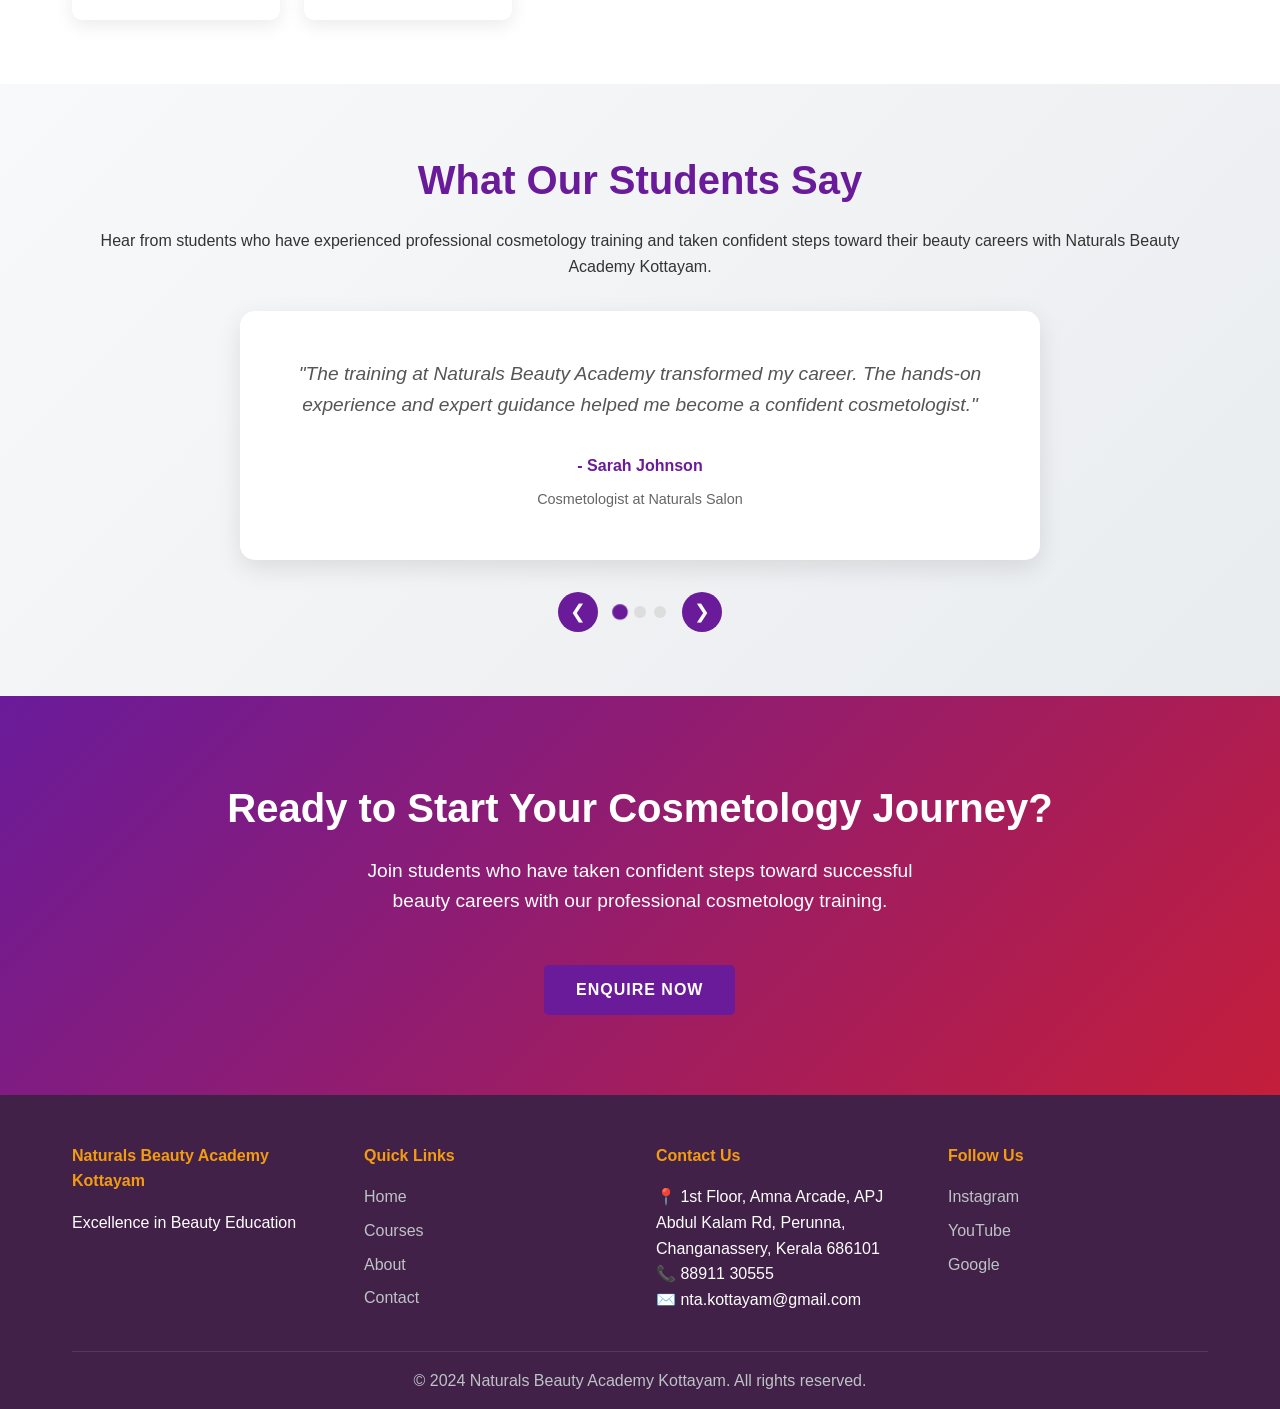
==== commit dd07c002: "Update background color of rating section to enhance visual appeal" ====
--- a/pages/cosmetology.html
+++ b/pages/cosmetology.html
@@ -182,7 +182,7 @@
         /* Rating section */
         .rating-section {
             padding: 3rem 2rem;
-            background: linear-gradient(135deg, #fff9f0 0%, #ffe4d4 100%);
+            background: linear-gradient(135deg, #fff9f0 0%, #6A1B9A 100%);
             text-align: center;
         }
 
